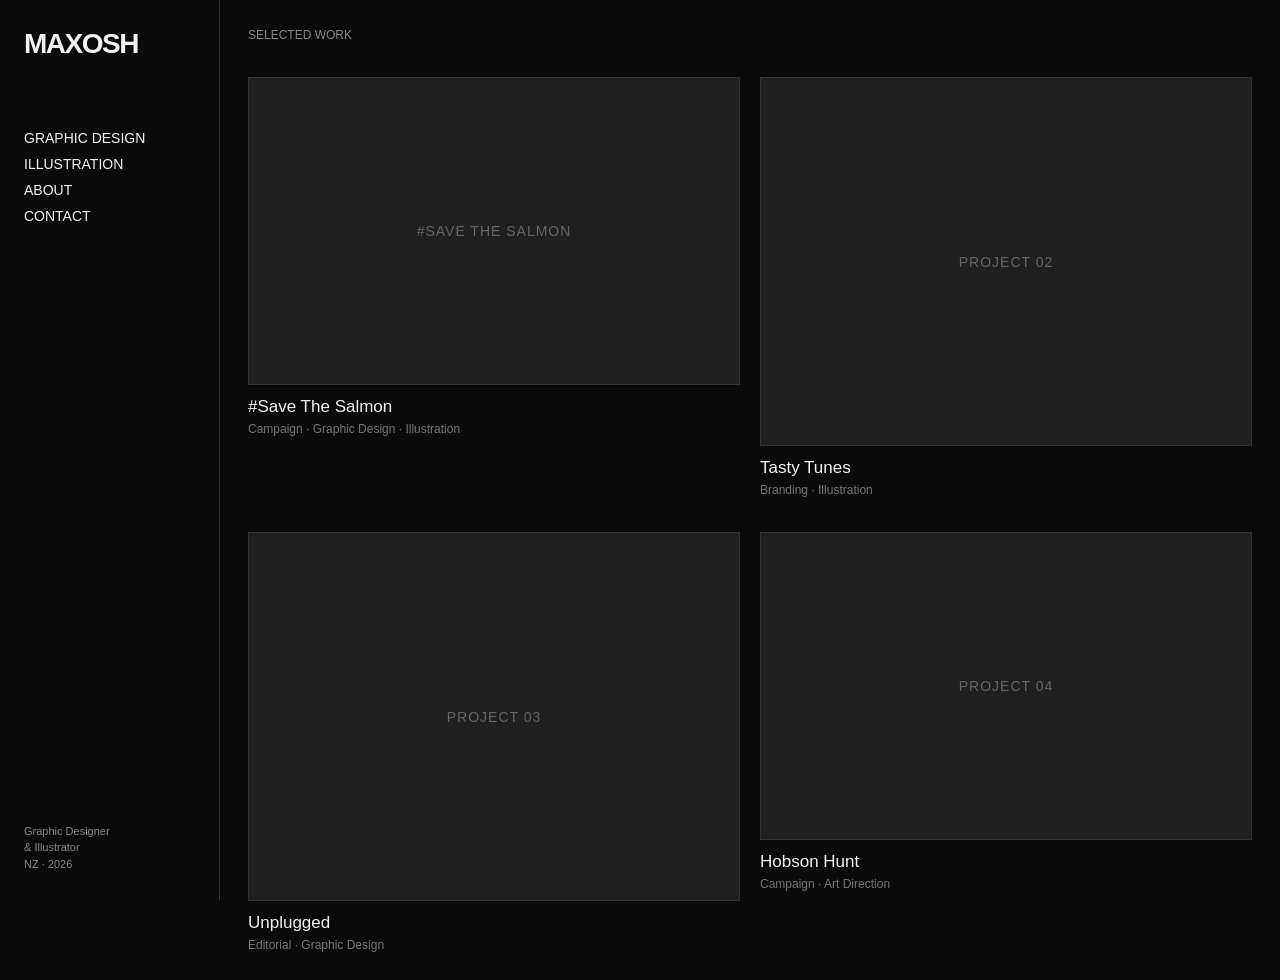
==== index.html @ 3b81e0bc "Build Initial Portfolio Layout" ====
<!DOCTYPE html>
<html lang="en">
<head>
    <meta charset="UTF-8">
    <meta name="viewport" content="width=device-width, initial-scale=1.0">

    <title>MAXOSH — Graphic Designer & Illustrator</title>

    <link rel="stylesheet" href="css/style.css">
</head>

<body>

    <main class="site">

        <!-- SIDEBAR -->
        <aside class="sidebar">

            <a href="index.html" class="logo">
                MAXOSH
            </a>

            <nav class="navigation">

                <a href="design.html">Graphic Design</a>

                <a href="illustration.html">Illustration</a>

                <a href="about.html">About</a>

                <a href="contact.html">Contact</a>

            </nav>

            <div class="sidebar-footer">
                <p>Graphic Designer<br> & Illustrator</p>
                <p>NZ · 2026</p>
            </div>

        </aside>


        <!-- MAIN CONTENT -->
        <section class="content">

            <div class="intro">
                <p>Selected work</p>
            </div>


            <!-- FEATURED WORK -->

            <div class="work-grid">

                <a href="#" class="project project-large">
                    <div class="project-image">
                        <span>#SAVE THE SALMON</span>
                    </div>

                    <div class="project-info">
                        <h2>#Save The Salmon</h2>
                        <p>Campaign · Graphic Design · Illustration</p>
                    </div>
                </a>


                <a href="#" class="project project-small">
                    <div class="project-image">
                        <span>PROJECT 02</span>
                    </div>

                    <div class="project-info">
                        <h2>Tasty Tunes</h2>
                        <p>Branding · Illustration</p>
                    </div>
                </a>


                <a href="#" class="project project-small">
                    <div class="project-image">
                        <span>PROJECT 03</span>
                    </div>

                    <div class="project-info">
                        <h2>Unplugged</h2>
                        <p>Editorial · Graphic Design</p>
                    </div>
                </a>


                <a href="#" class="project project-large">
                    <div class="project-image">
                        <span>PROJECT 04</span>
                    </div>

                    <div class="project-info">
                        <h2>Hobson Hunt</h2>
                        <p>Campaign · Art Direction</p>
                    </div>
                </a>

            </div>

        </section>

    </main>

</body>
</html>
---- css/style.css ----
/* ------------------------------
   BASIC RESET
------------------------------ */

* {
    box-sizing: border-box;
    margin: 0;
    padding: 0;
}

html {
    scroll-behavior: smooth;
}

body {
    background: #0a0a0a;
    color: #f2f2f2;
    font-family: Arial, Helvetica, sans-serif;
}


/* ------------------------------
   LAYOUT
------------------------------ */

.site {
    display: flex;
    min-height: 100vh;
}


/* ------------------------------
   SIDEBAR
------------------------------ */

.sidebar {
    width: 220px;
    height: 100vh;

    position: fixed;
    left: 0;
    top: 0;

    padding: 28px 24px;

    display: flex;
    flex-direction: column;

    border-right: 1px solid #333;
}


.logo {
    color: #f2f2f2;
    text-decoration: none;

    font-size: 28px;
    font-weight: 800;
    letter-spacing: -1.5px;
}


.navigation {
    display: flex;
    flex-direction: column;

    gap: 10px;

    margin-top: 70px;
}


.navigation a {
    color: #f2f2f2;
    text-decoration: none;

    font-size: 14px;
    text-transform: uppercase;

    transition: opacity 0.2s ease;
}


.navigation a:hover {
    opacity: 0.45;
}


.sidebar-footer {
    margin-top: auto;

    font-size: 11px;
    line-height: 1.5;

    color: #888;
}


/* ------------------------------
   MAIN CONTENT
------------------------------ */

.content {
    margin-left: 220px;

    width: calc(100% - 220px);

    padding: 28px;
}


.intro {
    margin-bottom: 35px;

    color: #888;

    font-size: 12px;
    text-transform: uppercase;
}


/* ------------------------------
   PROJECT GRID
------------------------------ */

.work-grid {
    display: grid;

    grid-template-columns: repeat(2, 1fr);

    gap: 35px 20px;
}


.project {
    color: inherit;
    text-decoration: none;
}


.project-image {
    width: 100%;
    aspect-ratio: 4 / 3;

    background: #202020;

    display: flex;
    align-items: center;
    justify-content: center;

    border: 1px solid #333;

    transition:
        transform 0.35s ease,
        background 0.35s ease;
}


.project-large .project-image {
    aspect-ratio: 16 / 10;
}


.project-image span {
    color: #666;

    font-size: 14px;
    letter-spacing: 1px;
}


.project:hover .project-image {
    transform: scale(0.985);
    background: #292929;
}


.project-info {
    padding-top: 12px;
}


.project-info h2 {
    font-size: 17px;
    font-weight: 500;

    margin-bottom: 5px;
}


.project-info p {
    color: #777;

    font-size: 12px;
}


/* ------------------------------
   MOBILE
------------------------------ */

@media (max-width: 700px) {

    .site {
        display: block;
    }


    .sidebar {
        position: sticky;

        width: 100%;
        height: auto;

        padding: 18px;

        flex-direction: row;
        align-items: center;

        border-right: none;
        border-bottom: 1px solid #333;
    }


    .navigation {
        margin: 0 0 0 auto;

        flex-direction: row;
        gap: 14px;
    }


    .navigation a {
        font-size: 10px;
    }


    .sidebar-footer {
        display: none;
    }


    .content {
        margin-left: 0;

        width: 100%;

        padding: 18px;
    }


    .work-grid {
        grid-template-columns: 1fr;

        gap: 30px;
    }


    .project-large .project-image,
    .project-image {
        aspect-ratio: 4 / 3;
    }

}
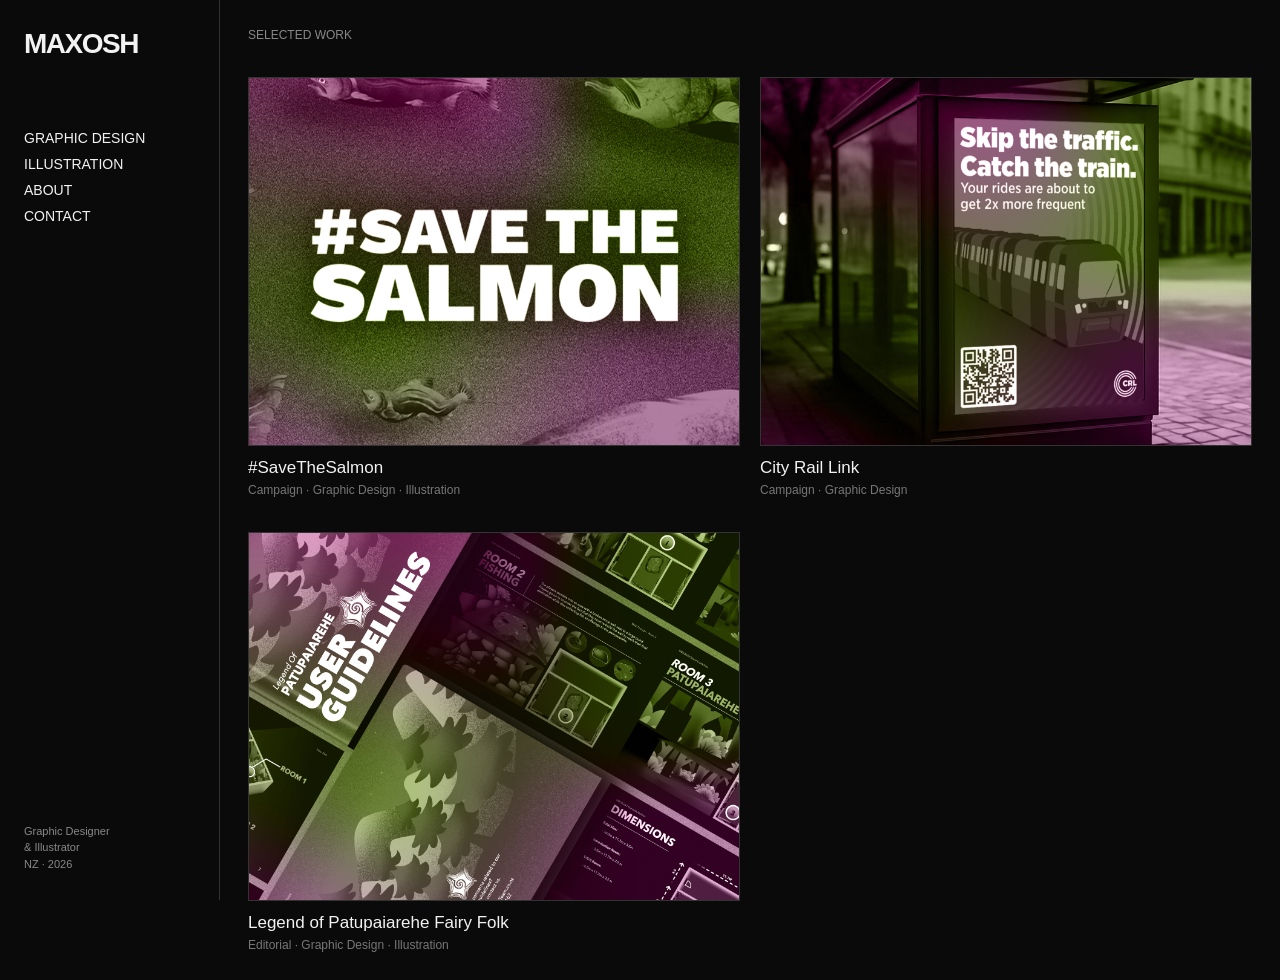
==== commit 162d4e98: "Add portfolio images and layout" ====
--- a/index.html
+++ b/index.html
@@ -1,103 +1,179 @@
 <!DOCTYPE html>
 <html lang="en">
+
 <head>
+
     <meta charset="UTF-8">
+
     <meta name="viewport" content="width=device-width, initial-scale=1.0">
 
     <title>MAXOSH — Graphic Designer & Illustrator</title>
 
     <link rel="stylesheet" href="css/style.css">
+
 </head>
+
 
 <body>
 
     <main class="site">
 
+
         <!-- SIDEBAR -->
+
         <aside class="sidebar">
 
             <a href="index.html" class="logo">
                 MAXOSH
             </a>
 
+
             <nav class="navigation">
 
-                <a href="design.html">Graphic Design</a>
+                <a href="design.html">
+                    Graphic Design
+                </a>
 
-                <a href="illustration.html">Illustration</a>
+                <a href="illustration.html">
+                    Illustration
+                </a>
 
-                <a href="about.html">About</a>
+                <a href="about.html">
+                    About
+                </a>
 
-                <a href="contact.html">Contact</a>
+                <a href="contact.html">
+                    Contact
+                </a>
 
             </nav>
 
+
             <div class="sidebar-footer">
-                <p>Graphic Designer<br> & Illustrator</p>
-                <p>NZ · 2026</p>
+
+                <p>
+                    Graphic Designer<br>
+                    & Illustrator
+                </p>
+
+                <p>
+                    NZ · 2026
+                </p>
+
             </div>
 
         </aside>
 
 
+
         <!-- MAIN CONTENT -->
+
         <section class="content">
 
+
             <div class="intro">
-                <p>Selected work</p>
+
+                <p>
+                    Selected work
+                </p>
+
             </div>
 
 
-            <!-- FEATURED WORK -->
+
+            <!-- PROJECT GRID -->
 
             <div class="work-grid">
 
-                <a href="#" class="project project-large">
+
+                <!-- SAVE THE SALMON -->
+
+                <a href="#" class="project project-featured">
+
                     <div class="project-image">
-                        <span>#SAVE THE SALMON</span>
+
+                        <img
+                            src="images/save-the-salmon.png"
+                            alt="#Save The Salmon campaign"
+                        >
+
                     </div>
 
+
                     <div class="project-info">
-                        <h2>#Save The Salmon</h2>
-                        <p>Campaign · Graphic Design · Illustration</p>
+
+                        <h2>
+                            #SaveTheSalmon
+                        </h2>
+
+                        <p>
+                            Campaign · Graphic Design · Illustration
+                        </p>
+
                     </div>
+
                 </a>
 
 
-                <a href="#" class="project project-small">
+
+                <!-- CITY RAIL LINK -->
+
+                <a href="#" class="project">
+
                     <div class="project-image">
-                        <span>PROJECT 02</span>
+
+                        <img
+                            src="images/city-rail-link.png"
+                            alt="City Rail Link campaign"
+                        >
+
                     </div>
 
+
                     <div class="project-info">
-                        <h2>Tasty Tunes</h2>
-                        <p>Branding · Illustration</p>
+
+                        <h2>
+                            City Rail Link
+                        </h2>
+
+                        <p>
+                            Campaign · Graphic Design
+                        </p>
+
                     </div>
+
                 </a>
 
 
-                <a href="#" class="project project-small">
+
+                <!-- PATUPAIAREHE -->
+
+                <a href="#" class="project">
+
                     <div class="project-image">
-                        <span>PROJECT 03</span>
+
+                        <img
+                            src="images/patupaiarehe.png"
+                            alt="Legend of Patupaiarehe Fairy Folk"
+                        >
+
                     </div>
 
+
                     <div class="project-info">
-                        <h2>Unplugged</h2>
-                        <p>Editorial · Graphic Design</p>
+
+                        <h2>
+                            Legend of Patupaiarehe Fairy Folk
+                        </h2>
+
+                        <p>
+                            Editorial · Graphic Design · Illustration
+                        </p>
+
                     </div>
+
                 </a>
 
-
-                <a href="#" class="project project-large">
-                    <div class="project-image">
-                        <span>PROJECT 04</span>
-                    </div>
-
-                    <div class="project-info">
-                        <h2>Hobson Hunt</h2>
-                        <p>Campaign · Art Direction</p>
-                    </div>
-                </a>
 
             </div>
 
@@ -105,5 +181,7 @@
 
     </main>
 
+
 </body>
+
 </html>
--- a/css/style.css
+++ b/css/style.css
@@ -261,4 +261,20 @@
         aspect-ratio: 4 / 3;
     }
 
+}
+
+/* PROJECT IMAGES */
+
+.project-image {
+    width: 100%;
+    aspect-ratio: 4 / 3;
+    overflow: hidden;
+    background: #222;
+}
+
+.project-image img {
+    width: 100%;
+    height: 100%;
+    object-fit: cover;
+    display: block;
 }
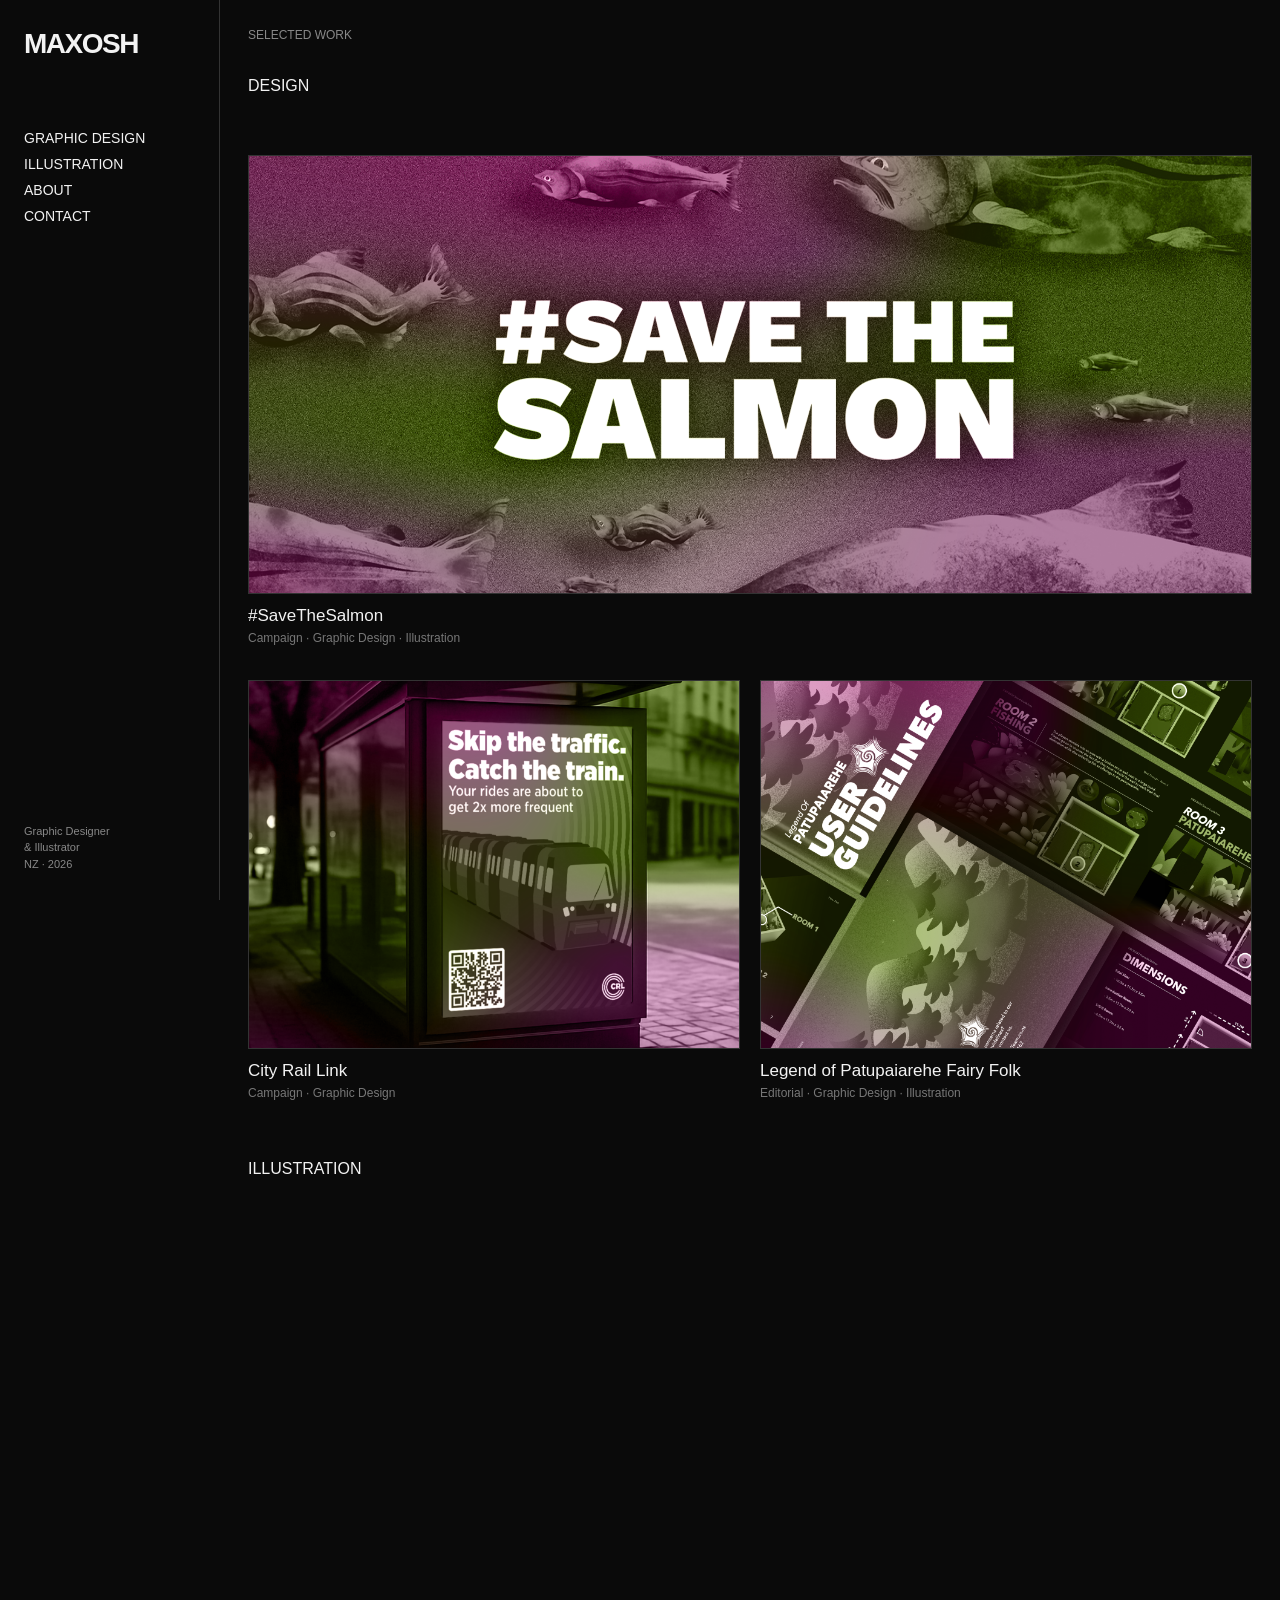
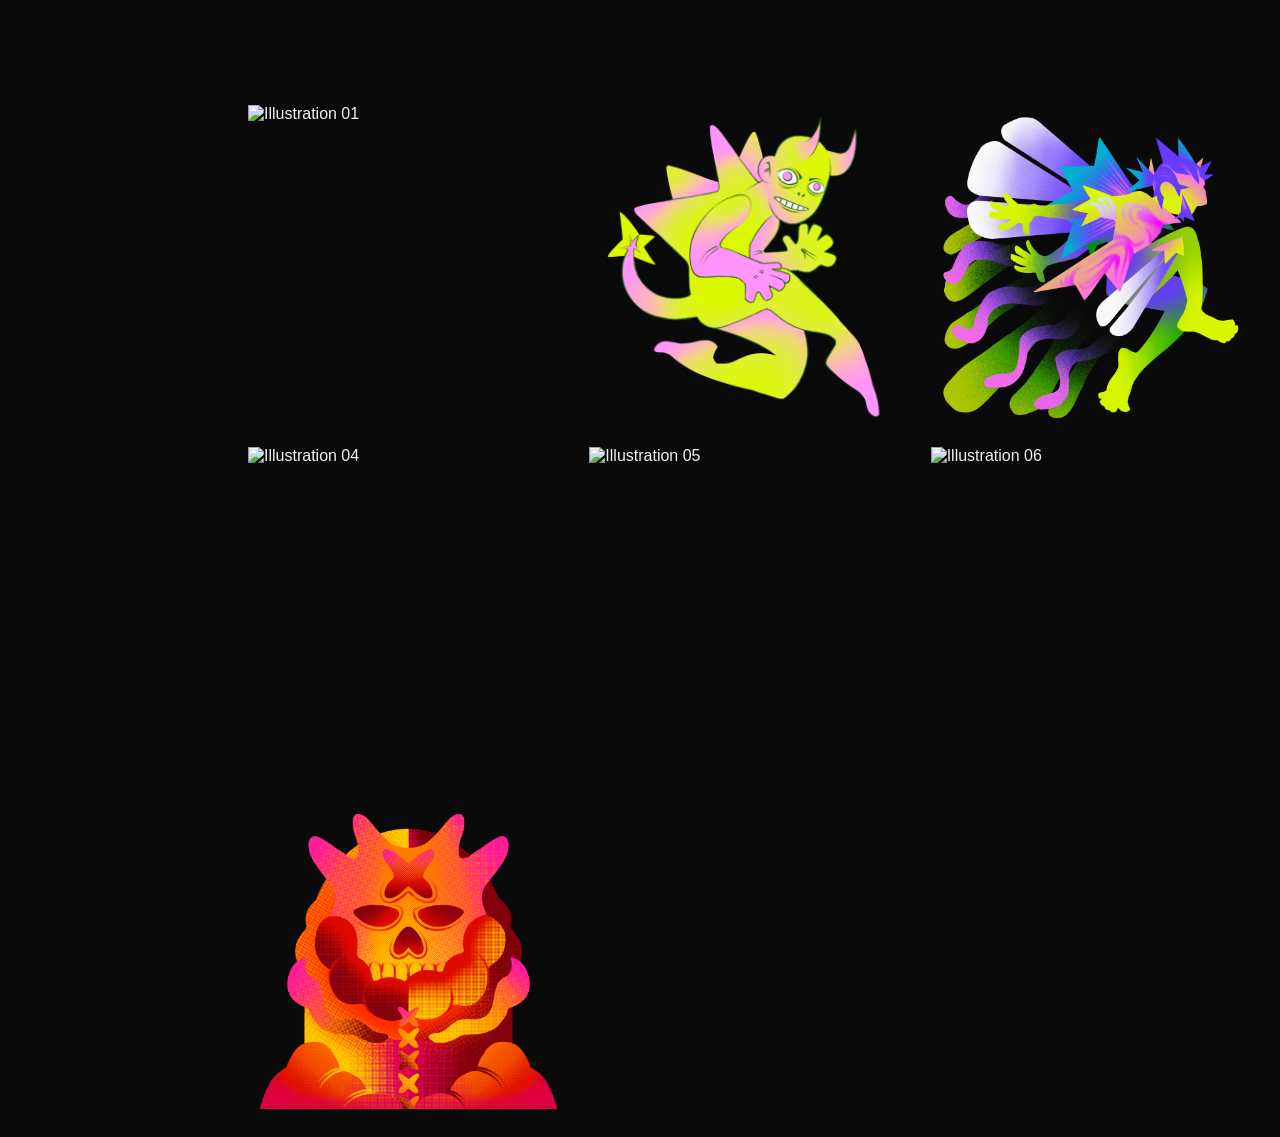
==== commit 8efb156f: "Update Portfolio Home Page Layout and Illustration" ====
--- a/index.html
+++ b/index.html
@@ -77,13 +77,16 @@
                     Selected work
                 </p>
 
-            </div>
-
-
-
-            <!-- PROJECT GRID -->
-
-            <div class="work-grid">
+           </div>
+
+<!-- DESIGN -->
+<div class="section-title design-title">
+    <p>DESIGN</p>
+</div>
+
+<!-- PROJECT GRID -->
+
+<div class="work-grid">
 
 
                 <!-- SAVE THE SALMON -->
@@ -93,7 +96,7 @@
                     <div class="project-image">
 
                         <img
-                            src="images/save-the-salmon.png"
+                         src="images/save-the-salmon-wide.png"
                             alt="#Save The Salmon campaign"
                         >
 
@@ -175,9 +178,65 @@
                 </a>
 
 
-            </div>
-
-        </section>
+  </div>
+
+
+    <!-- ILLUSTRATION -->
+
+    <div class="illustration-section">
+
+        <div class="section-title">
+            <p>ILLUSTRATION</p>
+        </div>
+
+        <!-- Animated Maxosh Design piece -->
+
+        <div class="illustration-feature">
+
+            <video autoplay muted loop playsinline>
+                <source src="images/maxosh-design.mp4" type="video/mp4">
+            </video>
+
+        </div>
+
+        <!-- Illustration grid -->
+
+        <div class="illustration-grid">
+
+            <div class="illustration-item">
+                <img src="images/illustration-01.PNG" alt="Illustration 01">
+            </div>
+
+            <div class="illustration-item">
+                <img src="images/illustration-02.PNG" alt="Illustration 02">
+            </div>
+
+            <div class="illustration-item">
+                <img src="images/illustration-03.PNG" alt="Illustration 03">
+            </div>
+
+            <div class="illustration-item">
+                <img src="images/illustration-04.PNG" alt="Illustration 04">
+            </div>
+
+            <div class="illustration-item">
+                <img src="images/illustration-05.PNG" alt="Illustration 05">
+            </div>
+
+            <div class="illustration-item">
+                <img src="images/illustration-06.PNG" alt="Illustration 06">
+            </div>
+
+            <div class="illustration-item">
+                <img src="images/illustration-07.png" alt="Illustration 07">
+            </div>
+
+        </div>
+
+    </div>
+
+
+  </section>
 
     </main>
 
--- a/css/style.css
+++ b/css/style.css
@@ -131,6 +131,14 @@
     gap: 35px 20px;
 }
 
+.project-featured {
+    grid-column: 1 / -1;
+}
+
+.project-featured .project-image {
+    aspect-ratio: 16 / 7;
+}
+
 
 .project {
     color: inherit;
@@ -277,4 +285,48 @@
     height: 100%;
     object-fit: cover;
     display: block;
+}
+
+/* -------------------------
+   ILLUSTRATION SECTION
+------------------------- */
+
+.illustration-section {
+    margin-top: 60px;
+}
+
+
+.illustration-feature {
+    width: 100%;
+    margin-bottom: 25px;
+    overflow: hidden;
+}
+
+.illustration-feature video {
+    width: 100%;
+    height: auto;
+    display: block;
+}
+
+.illustration-grid {
+    display: grid;
+    grid-template-columns: repeat(3, 1fr);
+    gap: 20px;
+}
+
+.illustration-item {
+    width: 100%;
+    aspect-ratio: 1 / 1;
+    overflow: hidden;
+}
+
+.illustration-item img {
+    width: 100%;
+    height: 100%;
+    object-fit: contain;
+    display: block;
+}
+
+.design-title {
+    margin-bottom: 60px;
 }
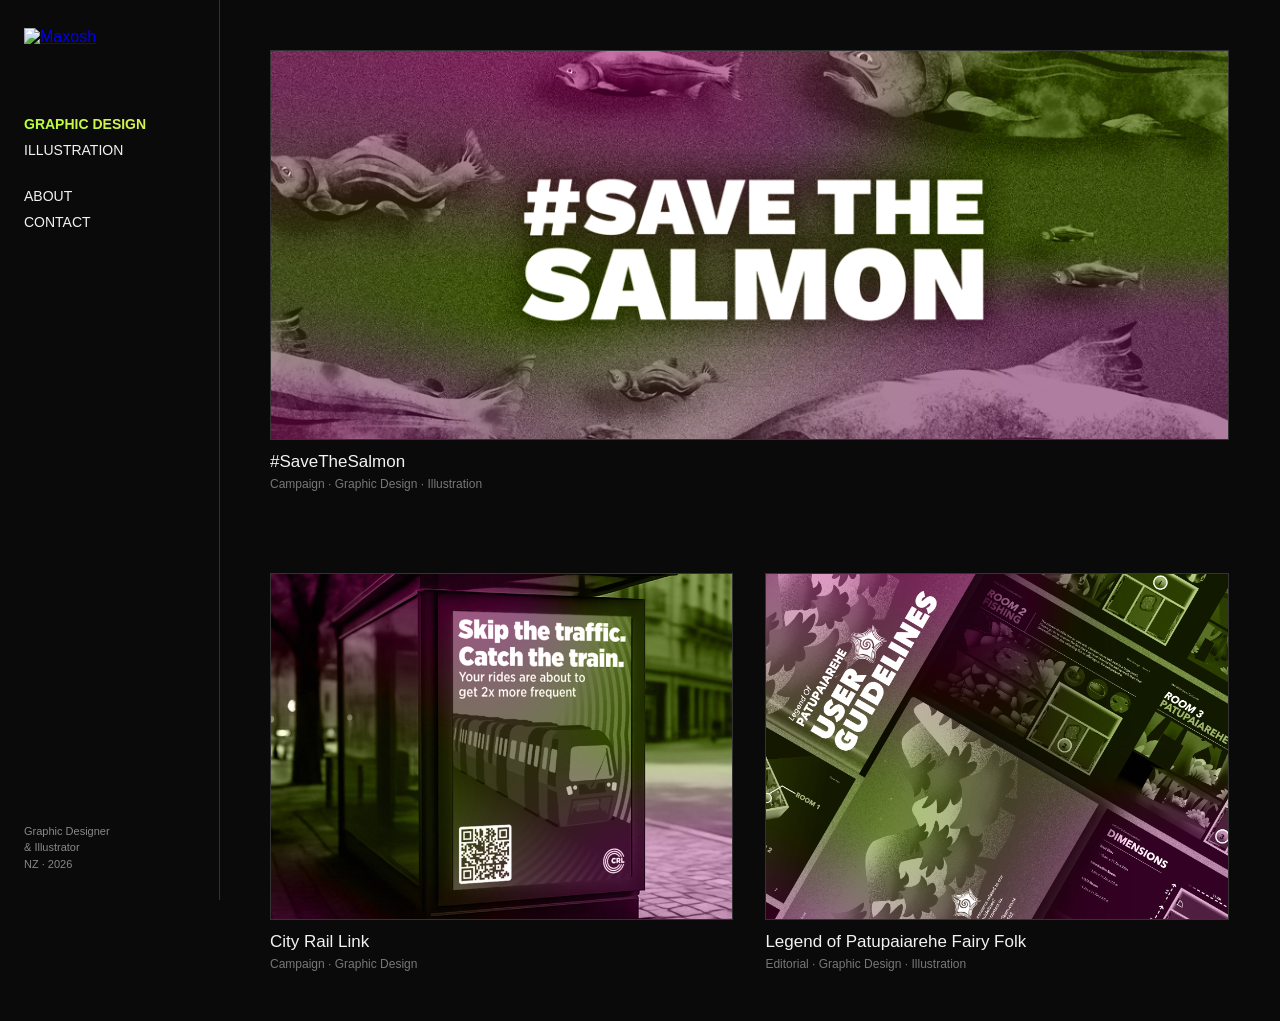
==== commit 4a9d5978: "Re write and update!" ====
--- a/index.html
+++ b/index.html
@@ -2,15 +2,12 @@
 <html lang="en">
 
 <head>
-
     <meta charset="UTF-8">
-
     <meta name="viewport" content="width=device-width, initial-scale=1.0">
 
-    <title>MAXOSH — Graphic Designer & Illustrator</title>
+    <title>MAXOSH — Graphic Design</title>
 
     <link rel="stylesheet" href="css/style.css">
-
 </head>
 
 
@@ -18,19 +15,17 @@
 
     <main class="site">
 
+<!-- SIDEBAR -->
 
-        <!-- SIDEBAR -->
+<aside class="sidebar">
 
-        <aside class="sidebar">
+    <a href="index.html" class="logo">
+        <img src="images/brand-mark.png" alt="Maxosh">
+    </a>
 
-            <a href="index.html" class="logo">
-                MAXOSH
-            </a>
+    <nav class="navigation">
 
-
-            <nav class="navigation">
-
-                <a href="design.html">
+                <a href="index.html" class="active" aria-current="page">
                     Graphic Design
                 </a>
 
@@ -65,28 +60,16 @@
         </aside>
 
 
-
         <!-- MAIN CONTENT -->
 
         <section class="content">
 
+     
 
-            <div class="intro">
 
-                <p>
-                    Selected work
-                </p>
+            <!-- PROJECT GRID -->
 
-           </div>
-
-<!-- DESIGN -->
-<div class="section-title design-title">
-    <p>DESIGN</p>
-</div>
-
-<!-- PROJECT GRID -->
-
-<div class="work-grid">
+            <div class="work-grid">
 
 
                 <!-- SAVE THE SALMON -->
@@ -96,7 +79,7 @@
                     <div class="project-image">
 
                         <img
-                         src="images/save-the-salmon-wide.png"
+                            src="images/save-the-salmon-wide.png"
                             alt="#Save The Salmon campaign"
                         >
 
@@ -178,65 +161,10 @@
                 </a>
 
 
-  </div>
+            </div>
 
 
-    <!-- ILLUSTRATION -->
-
-    <div class="illustration-section">
-
-        <div class="section-title">
-            <p>ILLUSTRATION</p>
-        </div>
-
-        <!-- Animated Maxosh Design piece -->
-
-        <div class="illustration-feature">
-
-            <video autoplay muted loop playsinline>
-                <source src="images/maxosh-design.mp4" type="video/mp4">
-            </video>
-
-        </div>
-
-        <!-- Illustration grid -->
-
-        <div class="illustration-grid">
-
-            <div class="illustration-item">
-                <img src="images/illustration-01.PNG" alt="Illustration 01">
-            </div>
-
-            <div class="illustration-item">
-                <img src="images/illustration-02.PNG" alt="Illustration 02">
-            </div>
-
-            <div class="illustration-item">
-                <img src="images/illustration-03.PNG" alt="Illustration 03">
-            </div>
-
-            <div class="illustration-item">
-                <img src="images/illustration-04.PNG" alt="Illustration 04">
-            </div>
-
-            <div class="illustration-item">
-                <img src="images/illustration-05.PNG" alt="Illustration 05">
-            </div>
-
-            <div class="illustration-item">
-                <img src="images/illustration-06.PNG" alt="Illustration 06">
-            </div>
-
-            <div class="illustration-item">
-                <img src="images/illustration-07.png" alt="Illustration 07">
-            </div>
-
-        </div>
-
-    </div>
-
-
-  </section>
+        </section>
 
     </main>
 
--- a/css/style.css
+++ b/css/style.css
@@ -8,15 +8,19 @@
     padding: 0;
 }
 
+
 html {
     scroll-behavior: smooth;
 }
+
 
 body {
     background: #0a0a0a;
     color: #f2f2f2;
+
     font-family: Arial, Helvetica, sans-serif;
 }
+
 
 
 /* ------------------------------
@@ -29,11 +33,13 @@
 }
 
 
+
 /* ------------------------------
    SIDEBAR
 ------------------------------ */
 
 .sidebar {
+
     width: 220px;
     height: 100vh;
 
@@ -47,53 +53,106 @@
     flex-direction: column;
 
     border-right: 1px solid #333;
-}
-
-
+
+}
+
+
+
+/* LOGO */
 .logo {
-    color: #f2f2f2;
+    display: block;
+    width: 130px
     text-decoration: none;
-
-    font-size: 28px;
-    font-weight: 800;
-    letter-spacing: -1.5px;
-}
-
+}
+
+.logo img {
+    width: 100%;
+    height: auto;
+    display: block;
+}
+
+
+/* NAVIGATION */
 
 .navigation {
     display: flex;
     flex-direction: column;
-
     gap: 10px;
-
     margin-top: 70px;
 }
 
+.navigation a:nth-child(3) {
+    margin-top: 20px;
+}
+
 
 .navigation a {
+
     color: #f2f2f2;
+
     text-decoration: none;
 
     font-size: 14px;
+
     text-transform: uppercase;
 
-    transition: opacity 0.2s ease;
-}
-
+    transition:
+        opacity 0.2s ease,
+        background-position 0.3s ease;
+
+}
+
+
+
+/* HOVER */
 
 .navigation a:hover {
+
     opacity: 0.45;
-}
-
+
+}
+
+
+
+/* ACTIVE PAGE */
+
+.navigation a.active {
+
+    background: linear-gradient(
+        90deg,
+        #b8ff38 0%,
+        #d9ef52 35%,
+        #f39bc9 70%,
+        #d94da5 100%
+    );
+
+    background-size: 200% auto;
+
+    background-clip: text;
+    -webkit-background-clip: text;
+
+    color: transparent;
+
+    font-weight: 600;
+
+}
+
+
+
+/* SIDEBAR FOOTER */
 
 .sidebar-footer {
+
     margin-top: auto;
 
     font-size: 11px;
+
     line-height: 1.5;
 
     color: #888;
-}
+
+}
+
 
 
 /* ------------------------------
@@ -102,21 +161,40 @@
 
 .content {
     margin-left: 220px;
-
     width: calc(100% - 220px);
-
-    padding: 28px;
-}
-
-
-.intro {
+    max-width: 1400px;
+    padding: 50px;
+}
+
+
+/* ------------------------------
+   SECTION TITLES
+------------------------------ */
+
+.section-title {
+
+    color: #f2f2f2;
+
+    font-size: 16px;
+
+    text-transform: uppercase;
+
+}
+
+
+.design-title {
+
     margin-bottom: 35px;
 
-    color: #888;
-
-    font-size: 12px;
-    text-transform: uppercase;
-}
+}
+
+
+.illustration-title {
+
+    margin-bottom: 35px;
+
+}
+
 
 
 /* ------------------------------
@@ -125,200 +203,172 @@
 
 .work-grid {
     display: grid;
-
     grid-template-columns: repeat(2, 1fr);
-
-    gap: 35px 20px;
-}
+    gap: 40px 25px;
+}
+
+
+
+/* FEATURED PROJECT */
 
 .project-featured {
+
     grid-column: 1 / -1;
-}
+
+}
+
 
 .project-featured .project-image {
-    aspect-ratio: 16 / 7;
-}
-
+    aspect-ratio: 16 / 6.5;
+    max-height: 600px;
+}
+
+.project-featured {
+    margin-bottom: 50px;
+}
+
+
+/* PROJECT */
 
 .project {
+
     color: inherit;
+
     text-decoration: none;
-}
-
+
+}
+
+
+
+/* PROJECT IMAGE */
 
 .project-image {
-    width: 100%;
+
+    width: 100%;
+
     aspect-ratio: 4 / 3;
 
+    overflow: hidden;
+
     background: #202020;
 
+    display: flex;
+
+    align-items: center;
+
+    justify-content: center;
+
+    border: 1px solid #333;
+
+    transition:
+        transform 0.35s ease,
+        background 0.35s ease;
+
+}
+
+
+.project-image img {
+
+    width: 100%;
+
+    height: 100%;
+
+    object-fit: cover;
+
+    display: block;
+
+}
+
+
+
+/* PROJECT HOVER */
+
+.project:hover .project-image {
+
+    transform: scale(0.985);
+
+    background: #292929;
+
+}
+
+
+
+/* PROJECT INFO */
+
+.project-info {
+
+    padding-top: 12px;
+
+}
+
+
+.project-info h2 {
+
+    font-size: 17px;
+
+    font-weight: 500;
+
+    margin-bottom: 5px;
+
+}
+
+
+.project-info p {
+
+    color: #777;
+
+    font-size: 12px;
+
+}
+
+
+
+/* ------------------------------
+   ILLUSTRATION PAGE
+------------------------------ */
+
+.illustration-feature {
+
+    width: 100%;
+
+    margin-bottom:40x;
+
+    overflow: hidden;
+
+}
+
+
+.illustration-feature video {
+
+    width: 100%;
+
+    height: auto;
+
+    display: block;
+
+}
+
+
+
+/* ILLUSTRATION GRID */
+
+.illustration-grid {
+    width: 100%;
+    display: grid;
+    grid-template-columns: repeat(3, 1fr);
+    gap: 35px;
+}
+
+
+.illustration-item {
+    width: 100%;
+    aspect-ratio: 1 / 1;
+    overflow: hidden;
     display: flex;
     align-items: center;
     justify-content: center;
-
-    border: 1px solid #333;
-
-    transition:
-        transform 0.35s ease,
-        background 0.35s ease;
-}
-
-
-.project-large .project-image {
-    aspect-ratio: 16 / 10;
-}
-
-
-.project-image span {
-    color: #666;
-
-    font-size: 14px;
-    letter-spacing: 1px;
-}
-
-
-.project:hover .project-image {
-    transform: scale(0.985);
-    background: #292929;
-}
-
-
-.project-info {
-    padding-top: 12px;
-}
-
-
-.project-info h2 {
-    font-size: 17px;
-    font-weight: 500;
-
-    margin-bottom: 5px;
-}
-
-
-.project-info p {
-    color: #777;
-
-    font-size: 12px;
-}
-
-
-/* ------------------------------
-   MOBILE
------------------------------- */
-
-@media (max-width: 700px) {
-
-    .site {
-        display: block;
-    }
-
-
-    .sidebar {
-        position: sticky;
-
-        width: 100%;
-        height: auto;
-
-        padding: 18px;
-
-        flex-direction: row;
-        align-items: center;
-
-        border-right: none;
-        border-bottom: 1px solid #333;
-    }
-
-
-    .navigation {
-        margin: 0 0 0 auto;
-
-        flex-direction: row;
-        gap: 14px;
-    }
-
-
-    .navigation a {
-        font-size: 10px;
-    }
-
-
-    .sidebar-footer {
-        display: none;
-    }
-
-
-    .content {
-        margin-left: 0;
-
-        width: 100%;
-
-        padding: 18px;
-    }
-
-
-    .work-grid {
-        grid-template-columns: 1fr;
-
-        gap: 30px;
-    }
-
-
-    .project-large .project-image,
-    .project-image {
-        aspect-ratio: 4 / 3;
-    }
-
-}
-
-/* PROJECT IMAGES */
-
-.project-image {
-    width: 100%;
-    aspect-ratio: 4 / 3;
-    overflow: hidden;
-    background: #222;
-}
-
-.project-image img {
-    width: 100%;
-    height: 100%;
-    object-fit: cover;
-    display: block;
-}
-
-/* -------------------------
-   ILLUSTRATION SECTION
-------------------------- */
-
-.illustration-section {
-    margin-top: 60px;
-}
-
-
-.illustration-feature {
-    width: 100%;
-    margin-bottom: 25px;
-    overflow: hidden;
-}
-
-.illustration-feature video {
-    width: 100%;
-    height: auto;
-    display: block;
-}
-
-.illustration-grid {
-    display: grid;
-    grid-template-columns: repeat(3, 1fr);
-    gap: 20px;
-}
-
-.illustration-item {
-    width: 100%;
-    aspect-ratio: 1 / 1;
-    overflow: hidden;
-}
+}
+
 
 .illustration-item img {
     width: 100%;
@@ -327,6 +377,287 @@
     display: block;
 }
 
-.design-title {
-    margin-bottom: 60px;
+
+
+/* ------------------------------
+   MOBILE
+------------------------------ */
+
+@media (max-width: 700px) {
+
+
+    .site {
+
+        display: block;
+
+    }
+
+
+
+    /* SIDEBAR */
+
+    .sidebar {
+
+        position: sticky;
+
+        width: 100%;
+
+        height: auto;
+
+        padding: 18px;
+
+        flex-direction: row;
+
+        align-items: center;
+
+        border-right: none;
+
+        border-bottom: 1px solid #333;
+
+        z-index: 100;
+
+        background: #0a0a0a;
+
+    }
+
+
+
+    /* NAVIGATION */
+
+    .navigation {
+
+        margin: 0 0 0 auto;
+
+        flex-direction: row;
+
+        gap: 14px;
+
+    }
+
+
+    .navigation a {
+
+        font-size: 10px;
+
+    }
+
+
+
+    /* FOOTER */
+
+    .sidebar-footer {
+
+        display: none;
+
+    }
+
+
+
+    /* CONTENT */
+
+    .content {
+
+        margin-left: 0;
+
+        width: 100%;
+
+        padding: 18px;
+
+    }
+
+
+
+    /* PROJECT GRID */
+
+    .work-grid {
+
+        grid-template-columns: 1fr;
+
+        gap: 30px;
+
+    }
+
+
+    .project-featured {
+
+        grid-column: auto;
+
+    }
+
+
+    .project-featured .project-image,
+    .project-image {
+
+        aspect-ratio: 4 / 3;
+
+    }
+
+
+
+    /* ILLUSTRATION GRID */
+
+    .illustration-grid {
+
+        grid-template-columns: 1fr;
+
+        gap: 20px;
+
+    }
+
+
+
+    /* SECTION TITLES */
+
+    .design-title,
+    .illustration-title {
+
+        margin-bottom: 25px;
+
+    }
+
+}
+
+/* =========================================================
+   RESPONSIVE PORTFOLIO LAYOUT
+   Makes the portfolio use available screen width better
+   ========================================================= */
+
+/* MAIN CONTENT WIDTH */
+.content {
+    width: 100%;
+    max-width: none;
+    box-sizing: border-box;
+}
+
+/* Keep some breathing room from the edges */
+.content {
+    padding-right: clamp(25px, 4vw, 70px);
+}
+
+/* =========================================================
+   GRAPHIC DESIGN GRID
+   ========================================================= */
+
+.work-grid {
+    width: 100%;
+    display: grid;
+    grid-template-columns: repeat(2, minmax(0, 1fr));
+    gap: clamp(20px, 2.5vw, 40px);
+}
+
+/* Save The Salmon stays full width */
+.project-featured {
+    grid-column: 1 / -1;
+    width: 100%;
+}
+
+/* Let the featured image scale with the available space */
+.project-featured .project-image {
+    width: 100%;
+    max-width: none;
+}
+
+/* =========================================================
+   ILLUSTRATION GRID
+   ========================================================= */
+
+.illustration-grid {
+    width: 100%;
+    display: grid;
+    grid-template-columns: repeat(auto-fit, minmax(280px, 1fr));
+    gap: clamp(20px, 2.5vw, 40px);
+}
+
+/* Keep illustration artwork centred */
+.illustration-item {
+    width: 100%;
+    aspect-ratio: 1 / 1;
+    overflow: hidden;
+    display: flex;
+    align-items: center;
+    justify-content: center;
+}
+
+.illustration-item img {
+    width: 100%;
+    height: 100%;
+    object-fit: contain;
+    display: block;
+}
+
+/* =========================================================
+   LARGE SCREENS
+   ========================================================= */
+
+@media (min-width: 1600px) {
+
+    .work-grid {
+        grid-template-columns: repeat(2, minmax(0, 1fr));
+    }
+
+    .illustration-grid {
+        grid-template-columns: repeat(4, minmax(0, 1fr));
+    }
+
+}
+
+
+/* =========================================================
+   MEDIUM SCREENS
+   ========================================================= */
+
+@media (max-width: 1100px) {
+
+    .work-grid {
+        grid-template-columns: repeat(2, minmax(0, 1fr));
+    }
+
+    .illustration-grid {
+        grid-template-columns: repeat(3, minmax(0, 1fr));
+    }
+
+}
+
+
+/* =========================================================
+   SMALL SCREENS
+   ========================================================= */
+
+@media (max-width: 750px) {
+
+    .work-grid {
+        grid-template-columns: 1fr;
+    }
+
+    .project-featured {
+        grid-column: auto;
+    }
+
+    .illustration-grid {
+        grid-template-columns: repeat(2, minmax(0, 1fr));
+        gap: 20px;
+    }
+
+}
+
+
+/* =========================================================
+   PHONE
+   ========================================================= */
+
+@media (max-width: 500px) {
+
+    .content {
+        padding-right: 20px;
+        padding-left: 20px;
+    }
+
+    .work-grid {
+        grid-template-columns: 1fr;
+    }
+
+    .illustration-grid {
+        grid-template-columns: 1fr;
+    }
+
 }
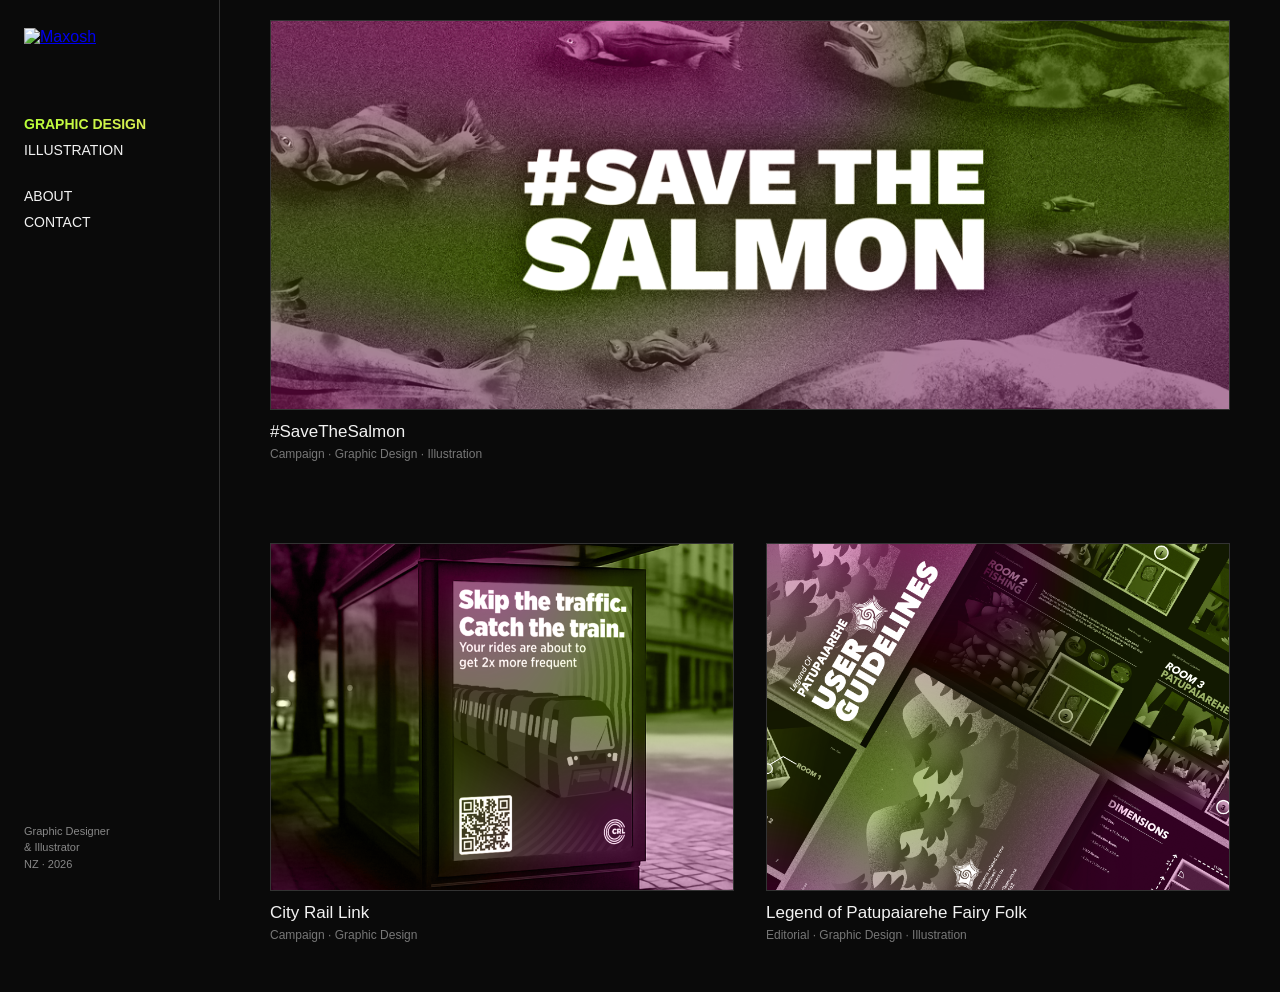
==== commit 2c6001c3: "Content layers done" ====
--- a/index.html
+++ b/index.html
@@ -74,7 +74,7 @@
 
                 <!-- SAVE THE SALMON -->
 
-                <a href="#" class="project project-featured">
+                <a href="save-the-salmon.html" class="project project-featured">
 
                     <div class="project-image">
 
@@ -104,7 +104,7 @@
 
                 <!-- CITY RAIL LINK -->
 
-                <a href="#" class="project">
+               <a href="city-rail-link.html" class="project">
 
                     <div class="project-image">
 
@@ -134,7 +134,7 @@
 
                 <!-- PATUPAIAREHE -->
 
-                <a href="#" class="project">
+                <a href="patupaiarehe.html" class="project">
 
                     <div class="project-image">
 
--- a/css/style.css
+++ b/css/style.css
@@ -155,6 +155,7 @@
 
 
 
+
 /* ------------------------------
    MAIN CONTENT
 ------------------------------ */
@@ -162,10 +163,10 @@
 .content {
     margin-left: 220px;
     width: calc(100% - 220px);
-    max-width: 1400px;
-    padding: 50px;
-}
-
+    max-width: none;
+    padding: 20px 50px 50px;
+    box-sizing: border-box;
+}
 
 /* ------------------------------
    SECTION TITLES
@@ -328,13 +329,10 @@
 ------------------------------ */
 
 .illustration-feature {
-
-    width: 100%;
-
-    margin-bottom:40x;
-
+    width: 100%;
+    margin-top: -60px;
+    margin-bottom: 35px;
     overflow: hidden;
-
 }
 
 
@@ -517,22 +515,7 @@
 
 }
 
-/* =========================================================
-   RESPONSIVE PORTFOLIO LAYOUT
-   Makes the portfolio use available screen width better
-   ========================================================= */
-
-/* MAIN CONTENT WIDTH */
-.content {
-    width: 100%;
-    max-width: none;
-    box-sizing: border-box;
-}
-
-/* Keep some breathing room from the edges */
-.content {
-    padding-right: clamp(25px, 4vw, 70px);
-}
+
 
 /* =========================================================
    GRAPHIC DESIGN GRID
@@ -660,4 +643,547 @@
         grid-template-columns: 1fr;
     }
 
-}+}
+
+
+/* --------------------------------
+   ABOUT PAGE
+-------------------------------- */
+
+.about-page {
+    padding-top: 50px;
+}
+
+/* ABOUT INTRO */
+
+.about-intro {
+    display: grid;
+    grid-template-columns: 1fr 1fr;
+    align-items: start;
+    gap: 70px;
+    min-height: 420px;
+}
+
+.about-text {
+    max-width: 620px;
+}
+
+.about-text h1 {
+    font-size: clamp(70px, 7vw, 120px);
+    line-height: 0.9;
+    letter-spacing: -4px;
+    margin: 25px 0 55px;
+}
+
+.about-text p {
+    max-width: 560px;
+    margin-bottom: 22px;
+    line-height: 1.5;
+}
+
+
+.about-image {
+    display: flex;
+    justify-content: center;
+    align-items: center;
+}
+
+.about-image img {
+    width: 100%;
+    max-width: 600px;
+    height: auto;
+    display: block;
+}
+
+
+/* ABOUT SECTIONS */
+
+.about-section {
+    margin-top: 75px;
+    padding-top: 30px;
+    border-top: 1px solid #444;
+}
+
+.about-section-heading {
+    font-size: 14px;
+    font-weight: 600;
+    letter-spacing: 0.5px;
+    margin-bottom: 35px;
+}
+
+
+/* EDUCATION */
+
+.education-list {
+    width: 100%;
+}
+
+.education-item {
+    display: grid;
+    grid-template-columns: 180px 1fr;
+    gap: 40px;
+    padding: 25px 0;
+    border-bottom: 1px solid #444;
+}
+
+.education-item:first-child {
+    border-top: 1px solid #444;
+}
+
+.education-year {
+    font-size: 14px;
+}
+
+.education-info h2 {
+    font-size: 24px;
+    font-weight: 500;
+    margin: 0 0 8px;
+}
+
+.education-info p {
+    margin: 0;
+    opacity: 0.65;
+}
+
+
+/* CAPABILITIES */
+
+.capabilities-grid {
+    display: grid;
+    grid-template-columns: repeat(2, 1fr);
+    border-top: 1px solid #444;
+}
+
+.capabilities-grid div {
+    padding: 22px 0;
+    border-bottom: 1px solid #444;
+    font-size: 20px;
+}
+
+
+/* --------------------------------
+   ABOUT — MOBILE
+-------------------------------- */
+
+@media (max-width: 800px) {
+
+    .about-intro {
+        grid-template-columns: 1fr;
+        gap: 40px;
+        min-height: auto;
+    }
+
+    .about-text h1 {
+        font-size: clamp(55px, 14vw, 90px);
+        letter-spacing: -3px;
+        margin-bottom: 40px;
+    }
+
+    .about-image {
+        order: -1;
+    }
+
+    .about-image img {
+        max-width: 500px;
+    }
+
+    .about-section {
+        margin-top: 70px;
+    }
+
+    .education-item {
+        grid-template-columns: 1fr;
+        gap: 10px;
+    }
+
+    .capabilities-grid {
+        grid-template-columns: 1fr;
+    }
+
+    .capabilities-grid div {
+        font-size: 18px;
+    }
+
+}
+
+/* --------------------------------
+   CONTACT PAGE
+-------------------------------- */
+
+.contact-page {
+    padding-top: 50px;
+}
+
+.contact-intro {
+    max-width: 800px;
+    padding-bottom: 100px;
+}
+
+.contact-intro h1 {
+    font-size: clamp(70px, 7vw, 120px);
+    line-height: 0.9;
+    letter-spacing: -4px;
+    margin: 25px 0 40px;
+}
+
+.contact-intro p {
+    max-width: 500px;
+    line-height: 1.5;
+}
+
+
+.contact-details {
+    border-top: 1px solid #444;
+}
+
+.contact-item {
+    display: grid;
+    grid-template-columns: 220px 1fr;
+    align-items: center;
+    padding: 30px 0;
+    border-bottom: 1px solid #444;
+}
+
+.contact-label {
+    font-size: 14px;
+    font-weight: 600;
+}
+
+.contact-item a {
+    color: inherit;
+    text-decoration: underline;
+    text-underline-offset: 4px;
+    font-size: 22px;
+}
+
+
+/* CONTACT — MOBILE */
+
+@media (max-width: 800px) {
+
+    .contact-intro {
+        padding-bottom: 60px;
+    }
+
+    .contact-intro h1 {
+        font-size: clamp(60px, 15vw, 100px);
+        letter-spacing: -3px;
+    }
+
+    .contact-item {
+        grid-template-columns: 1fr;
+        gap: 12px;
+    }
+
+}
+
+/* CONTACT PAGE — GRADIENT FADE */
+
+.contact-page {
+    position: relative;
+    min-height: calc(100vh - 20px);
+    overflow: hidden;
+}
+
+.contact-page::after {
+    content: "";
+    position: absolute;
+    left: 0;
+    right: 0;
+    bottom: 0;
+    height: 45%;
+    background: linear-gradient(
+        to bottom,
+        transparent 0%,
+        rgba(184, 255, 56, 0.08) 35%,
+        rgba(243, 155, 201, 0.18) 75%,
+        rgba(217, 77, 165, 0.3) 100%
+    );
+    pointer-events: none;
+    z-index: 0;
+}
+
+.contact-page > * {
+    position: relative;
+    z-index: 1;
+}
+
+/* =========================================================
+   PROJECT PAGE — #SAVETHESALMON
+   ========================================================= */
+
+.project-page {
+    padding-top: 20px;
+}
+
+
+/* HERO */
+
+.project-page-hero {
+    width: 100%;
+    margin-bottom: 75px;
+}
+
+.project-page-hero img {
+    display: block;
+    width: 100%;
+    height: auto;
+}
+
+
+/* INTRO */
+
+.project-page-intro {
+    padding-bottom: 75px;
+    border-bottom: 1px solid #333;
+}
+
+.project-page-intro .section-title {
+    margin-bottom: 22px;
+}
+
+.project-page-intro h1 {
+    margin: 0 0 28px 0;
+    font-size: clamp(70px, 8vw, 125px);
+    line-height: 0.86;
+    letter-spacing: -5px;
+    max-width: 1100px;
+}
+
+.project-page-lead {
+    max-width: 650px;
+    margin: 0;
+    font-size: 19px;
+    line-height: 1.45;
+}
+
+
+/* =========================================================
+   PROJECT SECTIONS
+   ========================================================= */
+
+.project-page-section {
+    display: grid;
+    grid-template-columns: 220px 1fr;
+    gap: 70px;
+
+    padding: 65px 0;
+
+    border-bottom: 1px solid #333;
+}
+
+
+/* SECTION LABEL */
+
+.project-page-label {
+    font-size: 11px;
+    font-weight: 700;
+    letter-spacing: 0.02em;
+    padding-top: 5px;
+}
+
+
+/* COPY */
+
+.project-page-copy {
+    max-width: 720px;
+}
+
+.project-page-copy p {
+    margin: 0 0 28px 0;
+
+    font-size: 18px;
+    line-height: 1.55;
+}
+
+.project-page-copy p:last-child {
+    margin-bottom: 0;
+}
+
+
+/* =========================================================
+   MAKE THE SECTIONS FEEL MORE EDITORIAL
+   ========================================================= */
+
+.project-page-section:first-of-type {
+    padding-top: 75px;
+}
+
+.project-page-section:nth-of-type(3) .project-page-copy,
+.project-page-section:nth-of-type(4) .project-page-copy {
+    max-width: 620px;
+}
+
+
+/* MY ROLE */
+
+.project-page-section:last-of-type {
+    padding-bottom: 75px;
+}
+
+.project-page-section:last-of-type .project-page-copy p {
+    font-size: 16px;
+    line-height: 1.5;
+}
+
+
+/* =========================================================
+   PROJECT IMAGERY
+   ========================================================= */
+
+.project-image-grid {
+    display: grid;
+    grid-template-columns: 1fr 1fr;
+    gap: 20px;
+
+    margin-top: 80px;
+}
+
+.project-image-grid img {
+    display: block;
+    width: 100%;
+    height: auto;
+}
+
+
+/* Make the first image span the full width */
+
+.project-image-grid img:first-child {
+    grid-column: 1 / -1;
+}
+
+
+/* =========================================================
+   MOBILE
+   ========================================================= */
+
+@media (max-width: 700px) {
+
+    .project-page {
+        padding-top: 15px;
+    }
+
+    .project-page-hero {
+        margin-bottom: 45px;
+    }
+
+    .project-page-intro {
+        padding-bottom: 45px;
+    }
+
+    .project-page-intro h1 {
+        font-size: clamp(55px, 14vw, 90px);
+        letter-spacing: -3px;
+    }
+
+    .project-page-lead {
+        font-size: 16px;
+    }
+
+    .project-page-section {
+        display: block;
+        padding: 45px 0;
+    }
+
+    .project-page-label {
+        margin-bottom: 25px;
+    }
+
+    .project-page-copy {
+        max-width: none;
+    }
+
+    .project-page-copy p {
+        font-size: 16px;
+    }
+
+    .project-image-grid {
+        grid-template-columns: 1fr;
+        gap: 12px;
+        margin-top: 50px;
+    }
+
+    .project-image-grid img:first-child {
+        grid-column: auto;
+    }
+
+}
+
+/* =========================================================
+   CITY RAIL LINK IMAGE GROUPS
+   ========================================================= */
+
+.project-image-group {
+    margin-top: 90px;
+}
+
+
+/* GROUP LABELS */
+
+.project-image-group-title {
+    text-align: center;
+    font-size: 12px;
+    font-weight: 600;
+    letter-spacing: 0.12em;
+    margin-bottom: 25px;
+}
+
+
+/* THREE IMAGE ROW */
+
+.three-image-grid {
+    display: grid;
+    grid-template-columns: repeat(3, minmax(0, 1fr));
+    gap: 20px;
+}
+
+.three-image-grid img {
+    width: 100%;
+    height: auto;
+    display: block;
+}
+
+
+/* FOUR-POSTER OVERVIEW */
+
+.poster-overview {
+    margin-top: 100px;
+}
+
+.poster-overview img {
+    width: 100%;
+    height: auto;
+    display: block;
+}
+
+/* PRE — two supporting images */
+.pre-grid {
+    grid-template-columns: repeat(2, minmax(0, 1fr));
+}
+
+
+/* COLOUR & PATTERN */
+
+.pattern-feature {
+    margin-top: 100px;
+}
+
+.pattern-feature img {
+    width: 100%;
+    height: auto;
+    display: block;
+}
+
+/* =========================================================
+   PATUPAIAREHE PROJECT
+   ========================================================= */
+
+.poster-overview {
+    margin-top: 90px;
+}
+
+.poster-overview img {
+    width: 100%;
+    height: auto;
+    display: block;
+}
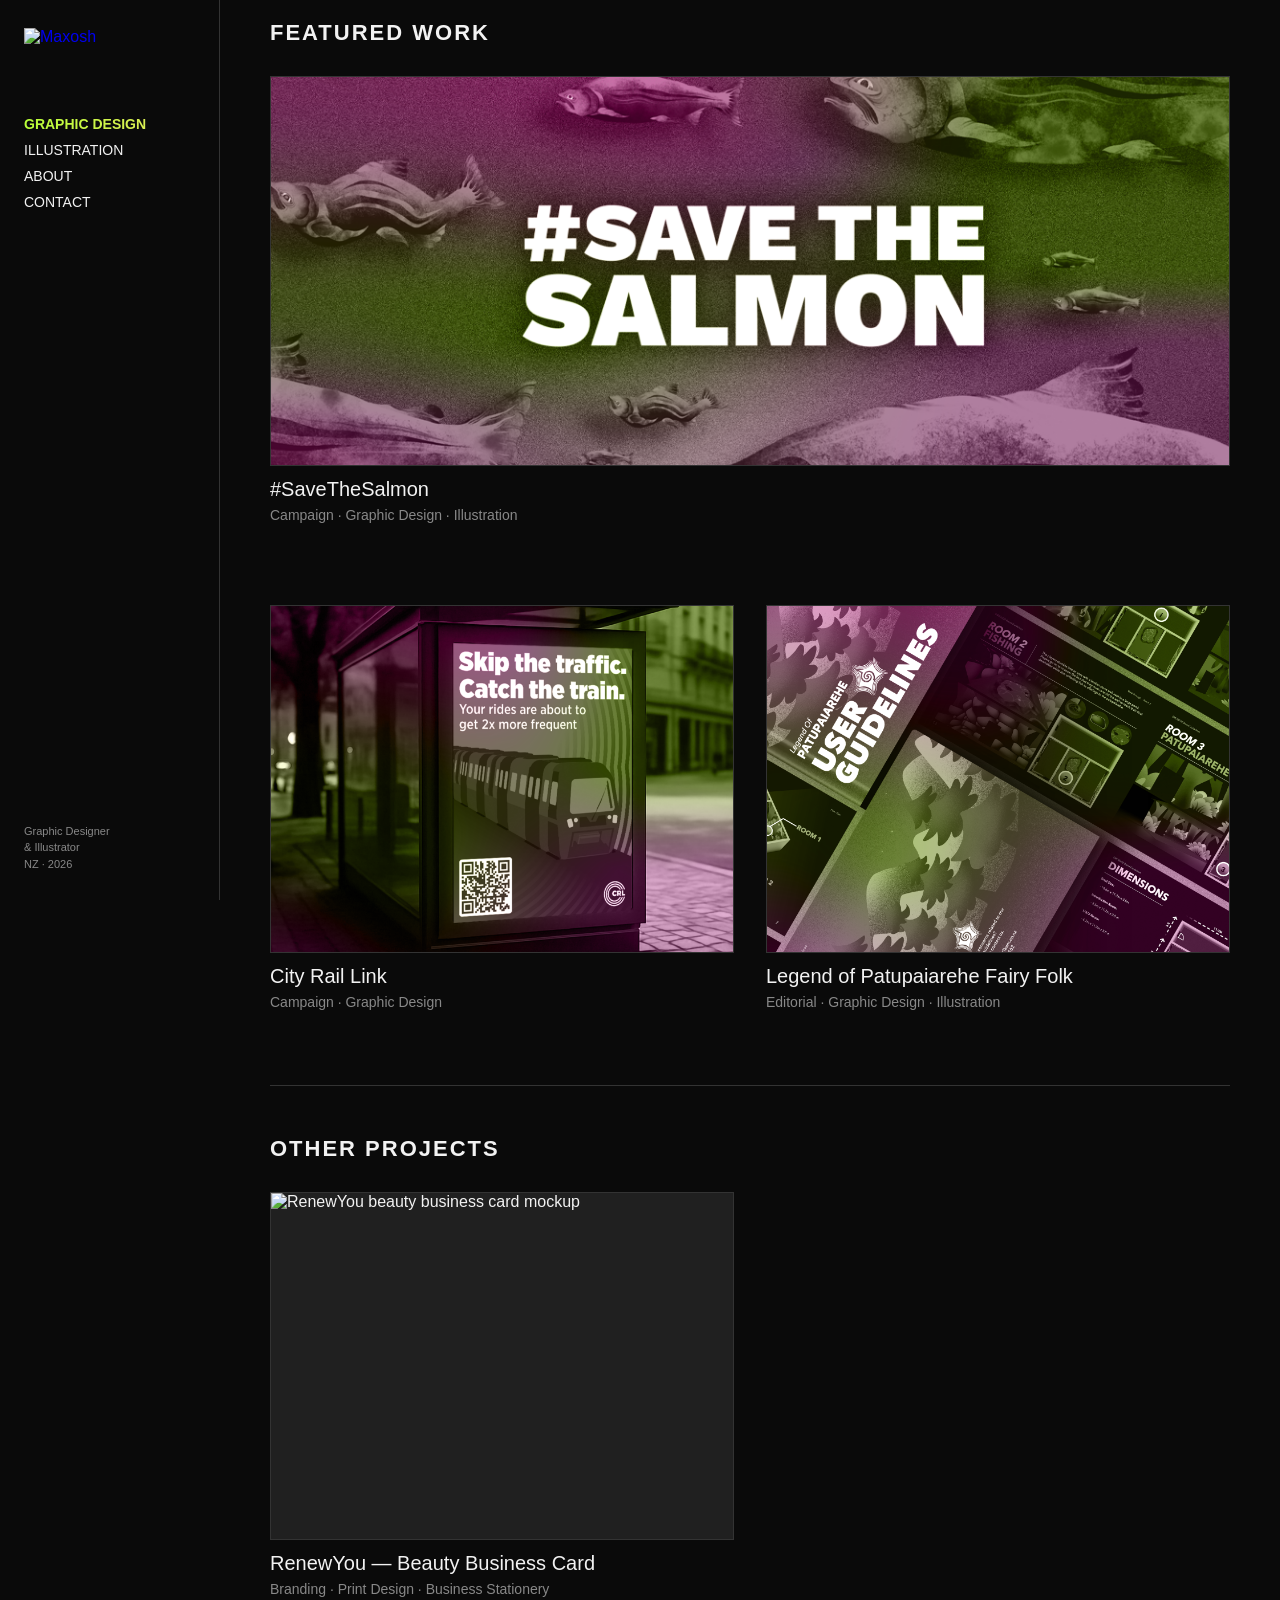
==== commit 62804653: "Final Edits Ready to upload" ====
--- a/index.html
+++ b/index.html
@@ -67,6 +67,10 @@
      
 
 
+       <!-- FEATURED WORK -->
+
+            <h1 class="section-heading">Featured Work</h1>
+
             <!-- PROJECT GRID -->
 
             <div class="work-grid">
@@ -161,7 +165,44 @@
                 </a>
 
 
-            </div>
+                       </div>
+
+
+            <!-- ADDITIONAL DESIGN WORK -->
+
+            <section class="additional-work">
+
+<h2 class="section-heading">Other Projects</h2>
+
+
+                <div class="work-grid">
+
+                    <!-- RENEWYOU BUSINESS CARD -->
+
+                    <a href="renewyou.html" class="project">
+
+                        <div class="project-image">
+
+                            <img
+                                src="images/Outer mock up bussiness card.png"
+                                alt="RenewYou beauty business card mockup"
+                            >
+
+                        </div>
+
+                        <div class="project-info">
+
+                            <h2>RenewYou — Beauty Business Card</h2>
+
+                            <p>Branding · Print Design · Business Stationery</p>
+
+                        </div>
+
+                    </a>
+
+                </div>
+
+            </section>
 
 
         </section>
--- a/css/style.css
+++ b/css/style.css
@@ -61,7 +61,7 @@
 /* LOGO */
 .logo {
     display: block;
-    width: 130px
+    width: 130px;
     text-decoration: none;
 }
 
@@ -82,7 +82,7 @@
 }
 
 .navigation a:nth-child(3) {
-    margin-top: 20px;
+    margin-top: 0;
 }
 
 
@@ -304,22 +304,14 @@
 
 
 .project-info h2 {
-
-    font-size: 17px;
-
+    font-size: 20px;
     font-weight: 500;
-
-    margin-bottom: 5px;
-
-}
-
+    margin-bottom: 6px;
+}
 
 .project-info p {
-
-    color: #777;
-
-    font-size: 12px;
-
+    color: #888;
+    font-size: 14px;
 }
 
 
@@ -419,25 +411,62 @@
     }
 
 
+/* More space above project navigation on mobile */
+.project-navigation {
+    padding-top: 60px !important;
+}
+
 
     /* NAVIGATION */
 
-    .navigation {
-
-        margin: 0 0 0 auto;
-
-        flex-direction: row;
-
-        gap: 14px;
-
-    }
-
-
-    .navigation a {
-
-        font-size: 10px;
-
-    }
+
+
+
+
+
+.navigation {
+    display: grid;
+    grid-template-columns: max-content max-content;
+    grid-template-rows: auto auto;
+    column-gap: 12px;
+    row-gap: 0;
+    margin: 0 0 0 auto;
+    align-items: center;
+    justify-content: end;
+}
+
+.navigation a {
+    display: flex;
+    align-items: center;
+    justify-content: flex-start;
+    min-height: 44px;
+    padding: 0 4px;
+    font-size: 10px;
+    white-space: nowrap;
+}
+s
+
+
+.navigation a:nth-child(1) {
+    grid-column: 1;
+    grid-row: 1;
+}
+
+.navigation a:nth-child(2) {
+    grid-column: 2;
+    grid-row: 1;
+}
+
+.navigation a:nth-child(3) {
+    grid-column: 1;
+    grid-row: 2;
+}
+
+.navigation a:nth-child(4) {
+    grid-column: 2;
+    grid-row: 2;
+}
+
 
 
 
@@ -453,16 +482,12 @@
 
     /* CONTENT */
 
-    .content {
-
-        margin-left: 0;
-
-        width: 100%;
-
-        padding: 18px;
-
-    }
-
+.content {
+    margin-left: 0;
+    width: 100%;
+    padding: 24px 30px;
+    box-sizing: border-box;
+}
 
 
     /* PROJECT GRID */
@@ -512,6 +537,8 @@
         margin-bottom: 25px;
 
     }
+
+
 
 }
 
@@ -631,8 +658,8 @@
 @media (max-width: 500px) {
 
     .content {
-        padding-right: 20px;
-        padding-left: 20px;
+  padding-right: 20px;
+padding-left: 20px;
     }
 
     .work-grid {
@@ -642,6 +669,10 @@
     .illustration-grid {
         grid-template-columns: 1fr;
     }
+
+    .logo img {
+    transform: translateX(-5px);
+}
 
 }
 
@@ -758,7 +789,11 @@
     padding: 22px 0;
     border-bottom: 1px solid #444;
     font-size: 20px;
-}
+
+    opacity: 0.82;
+}
+
+
 
 
 /* --------------------------------
@@ -796,13 +831,24 @@
         gap: 10px;
     }
 
-    .capabilities-grid {
-        grid-template-columns: 1fr;
-    }
+.capabilities-grid {
+    grid-template-columns: repeat(2, minmax(0, 1fr));
+    column-gap: 20px;
+}
 
     .capabilities-grid div {
         font-size: 18px;
-    }
+    
+    }
+
+/* Tighten project spacing on mobile only */
+.work-grid {
+    row-gap: 40px;
+}
+
+.work-grid > .project-featured {
+    margin-bottom: 0;
+}
 
 }
 
@@ -913,7 +959,7 @@
    ========================================================= */
 
 .project-page {
-    padding-top: 20px;
+    padding-top: 0;
 }
 
 
@@ -921,7 +967,7 @@
 
 .project-page-hero {
     width: 100%;
-    margin-bottom: 75px;
+    margin-bottom: 45px;
 }
 
 .project-page-hero img {
@@ -934,7 +980,7 @@
 /* INTRO */
 
 .project-page-intro {
-    padding-bottom: 75px;
+    padding-bottom: 50px;
     border-bottom: 1px solid #333;
 }
 
@@ -1060,22 +1106,60 @@
 @media (max-width: 700px) {
 
     .project-page {
-        padding-top: 15px;
-    }
-
-    .project-page-hero {
-        margin-bottom: 45px;
-    }
+        padding-top: 50px;
+    }
+
+.project-page > .all-projects:first-child {
+    margin-bottom: 75px;
+}
+
+.project-page > .project-page-hero {
+    margin-top: 20px;
+    margin-bottom: 35px;
+}
+
+/* More space below the header on the illustration page — mobile only */
+body:has(.illustration-feature) .illustration-feature {
+    margin-top: 10px;
+        margin-bottom: -10px;
+}
+
+    
+    /* MOBILE PROJECT CATEGORY AND YEAR */
+.project-meta-row {
+    align-items: flex-start;
+    gap: 10px;
+    margin-bottom: 20px;
+}
+
+.project-meta-row .project-year {
+    align-self: flex-start;
+    margin-top: 0;
+}
+
+    .project-meta-row .section-title {
+        font-size: 12px;
+        line-height: 1.4;
+        max-width: 75%;
+    }
+
+    .project-meta-row .project-year {
+        font-size: 13px !important;
+        white-space: nowrap;
+        margin: 0;
+    }
+
 
     .project-page-intro {
         padding-bottom: 45px;
     }
 
-    .project-page-intro h1 {
-        font-size: clamp(55px, 14vw, 90px);
-        letter-spacing: -3px;
-    }
-
+.project-page-intro h1 {
+    font-size: clamp(40px, 8vw, 48px);
+    line-height: 1;
+    letter-spacing: -1.5px;
+    overflow-wrap: anywhere;
+}
     .project-page-lead {
         font-size: 16px;
     }
@@ -1107,6 +1191,8 @@
         grid-column: auto;
     }
 
+
+    
 }
 
 /* =========================================================
@@ -1187,3 +1273,630 @@
     height: auto;
     display: block;
 }
+
+
+/* PROJECT NAVIGATION */
+
+
+.all-projects {
+    display: inline-block;
+    padding: 10px 12px;
+    margin: -10px 0 15px -12px;
+    color: #aaa;
+    font-size: 11px;
+    font-weight: 600;
+    letter-spacing: 0.08em;
+    text-decoration: none;
+    border-radius: 3px;
+    transition: color 0.2s ease, background 0.2s ease;
+}
+
+
+.all-projects:hover {
+    color: #b8ff38;
+}
+
+.project-navigation {
+    display: flex;
+    justify-content: space-between;
+    gap: 30px;
+    margin-top: 80px;
+    padding-top: 25px;
+    border-top: 1px solid #333;
+}
+
+.project-navigation a {
+    display: flex;
+    flex-direction: column;
+    gap: 10px;
+    max-width: 48%;
+    color: #f2f2f2;
+    text-decoration: none;
+}
+
+.project-navigation span {
+    color: #888;
+    font-size: 10px;
+    letter-spacing: 0.08em;
+}
+
+.project-navigation strong {
+    font-size: 15px;
+    font-weight: 500;
+    transition: color 0.2s ease;
+}
+
+.project-navigation a:hover strong {
+    color: #b8ff38;
+}
+
+.next-project {
+    text-align: right;
+}
+
+.bottom-all-projects {
+    margin-top: 45px;
+}
+
+@media (max-width: 500px) {
+    .project-navigation {
+        gap: 15px;
+        margin-top: 50px;
+    }
+
+    .project-navigation strong {
+        font-size: 13px;
+    }
+}
+
+
+
+/* PROJECT NAVIGATION */
+
+.all-projects {
+    display: inline-block;
+    margin-bottom: 25px;
+    color: #999;
+    font-size: 11px;
+    font-weight: 600;
+    letter-spacing: 0.08em;
+    text-decoration: none;
+    transition: color 0.2s ease;
+}
+
+.all-projects:hover {
+    color: #b8ff38;
+}
+
+.project-navigation {
+    display: flex;
+    justify-content: space-between;
+    gap: 30px;
+    margin-top: 80px;
+    padding-top: 25px;
+    border-top: 1px solid #333;
+}
+
+.project-navigation a {
+    display: flex;
+    flex-direction: column;
+    gap: 10px;
+    max-width: 48%;
+    color: #f2f2f2;
+    text-decoration: none;
+}
+
+.project-navigation span {
+    color: #888;
+    font-size: 10px;
+    letter-spacing: 0.08em;
+}
+
+.project-navigation strong {
+    font-size: 15px;
+    font-weight: 500;
+    transition: color 0.2s ease;
+}
+
+.project-navigation a:hover strong {
+    color: #b8ff38;
+}
+
+.next-project {
+    text-align: right;
+}
+
+.bottom-all-projects {
+    margin-top: 30px;
+    margin-bottom: 0;
+}
+
+@media (max-width: 500px) {
+    .project-navigation {
+        gap: 15px;
+        margin-top: 50px;
+    }
+
+    .project-navigation strong {
+        font-size: 13px;
+    }
+}
+
+
+
+/* LARGER PROJECT NAVIGATION CLICK AREAS */
+
+.project-navigation a {
+    padding: 18px 12px;
+    margin: -18px -12px;
+    border-radius: 3px;
+}
+
+.project-navigation a:hover {
+    background: #111;
+}
+
+.project-navigation a:focus-visible {
+    outline: 1px solid #b8ff38;
+    outline-offset: 4px;
+}
+
+/* PROJECT PAGE TOP SPACING */
+
+.project-page > .all-projects {
+    margin-top: 15px;
+    margin-bottom: 20px;
+    margin-left: 0;
+}
+
+/* PROJECT BANNER SPACING */
+
+/* Desktop */
+.project-page > .project-page-hero {
+    margin-top: -75px;
+}
+
+/* Mobile */
+@media (max-width: 700px) {
+    .project-page > .project-page-hero {
+        margin-top: -20px;
+    }
+}
+/* PROJECT TITLE AND YEAR */
+
+.project-heading-row {
+    display: flex;
+    justify-content: space-between;
+    align-items: flex-start;
+    gap: 30px;
+}
+
+.project-year {
+    display: block;
+    margin-top: 10px;
+    margin-bottom: 20px;
+    color: #999;
+    font-size: 14px;
+    letter-spacing: 0.04em;
+}
+
+.project-year {
+    flex-shrink: 0;
+    margin-top: 15px;
+    color: #888;
+    font-size: 13px;
+    letter-spacing: 0.08em;
+}
+
+@media (max-width: 700px) {
+    .project-heading-row {
+        gap: 12px;
+    }
+
+
+}
+
+
+/* PROJECT CATEGORY AND YEAR ROW */
+
+.project-meta-row {
+    display: flex;
+    justify-content: space-between;
+    align-items: center;
+    gap: 20px;
+    margin-bottom: 20px;
+}
+
+.project-meta-row .section-title {
+    margin-bottom: 0;
+}
+
+.project-meta-row .project-year {
+    margin: 0;
+    flex-shrink: 0;
+}
+
+.all-projects {
+    position: relative;
+    z-index: 10;
+}
+
+
+/* PROJECT RETURN LINKS */
+
+.all-projects {
+    display: inline-block;
+    position: relative;
+    z-index: 10;
+    padding: 10px 0;
+    margin-bottom: 25px;
+    color: #b5b5b5;
+    font-size: 12px;
+    font-weight: 600;
+    letter-spacing: 0.08em;
+    text-decoration: none;
+    transition: color 0.2s ease;
+}
+
+.all-projects:hover {
+    color: #b8ff38;
+}
+
+/* BOTTOM PROJECT LINK */
+
+.bottom-all-projects {
+    margin-top: 30px;
+    margin-bottom: 0;
+    padding: 10px 0;
+}
+
+/* MOBILE */
+
+@media (max-width: 500px) {
+    .all-projects {
+        font-size: 13px;
+        padding: 12px 0;
+    }
+}
+
+
+/* PREVIOUS / NEXT PROJECT LINKS */
+
+.project-navigation {
+    gap: 30px;
+    padding-top: 30px;
+    margin-top: 80px;
+}
+
+.project-navigation span {
+    color: #aaa;
+    font-size: 11px;
+    letter-spacing: 0.08em;
+}
+
+.project-navigation strong {
+    font-size: 17px;
+    line-height: 1.4;
+}
+
+@media (max-width: 500px) {
+    .project-navigation {
+        margin-top: 50px;
+        padding-top: 24px;
+        gap: 18px;
+    }
+
+    .project-navigation strong {
+        font-size: 14px;
+    }
+}
+
+
+/* CLEARER PROJECT NAVIGATION LINKS */
+
+.all-projects {
+    display: inline-block;
+    padding: 12px 16px;
+    margin-left: -16px;
+    border: 1px solid #444;
+    border-radius: 3px;
+    color: #f2f2f2;
+    font-size: 12px;
+    font-weight: 600;
+    letter-spacing: 0.08em;
+    text-decoration: none;
+    transition: color 0.2s ease, border-color 0.2s ease,
+                background 0.2s ease;
+}
+
+.all-projects:hover {
+    color: #b8ff38;
+    border-color: #b8ff38;
+    background: #111;
+}
+
+.project-navigation span {
+    color: #b5b5b5;
+    font-size: 11px;
+}
+
+.project-navigation strong {
+    font-size: 18px;
+}
+
+.project-navigation a {
+    padding: 18px 16px;
+    border: 1px solid #444;
+    border-radius: 3px;
+    transition: border-color 0.2s ease, background 0.2s ease;
+}
+
+.project-navigation a:hover {
+    border-color: #b8ff38;
+    background: #111;
+}
+
+.bottom-all-projects {
+    margin-top: 24px;
+}
+
+@media (max-width: 500px) {
+    .all-projects {
+        font-size: 13px;
+        padding: 14px 16px;
+    }
+
+    .project-navigation strong {
+        font-size: 14px;
+    }
+}
+
+/* CLEANER BOTTOM PROJECT NAVIGATION */
+
+.project-navigation {
+    align-items: stretch;
+    margin-top: 65px;
+    padding-top: 25px;
+    gap: 20px;
+}
+
+.project-navigation a {
+    flex: 1;
+    max-width: 48%;
+    min-height: 85px;
+    justify-content: center;
+    padding: 16px;
+}
+
+.project-navigation .previous-project {
+    text-align: left;
+}
+
+.project-navigation .next-project {
+    text-align: right;
+}
+
+.bottom-all-projects {
+    margin-top: 18px;
+    margin-left: 0;
+}
+
+
+/* BOTTOM PROJECT NAVIGATION — FINAL LAYOUT */
+
+/* BOTTOM PROJECT NAVIGATION */
+
+/* BOTTOM PROJECT NAVIGATION — FINAL LAYOUT */
+
+.project-navigation {
+    display: flex;
+    justify-content: space-between;
+    align-items: stretch;
+    gap: 40px;
+    margin: 65px 12px 0;
+    padding-top: 75px;
+    border-top: 1px solid #333;
+}
+
+
+
+.project-navigation a {
+    box-sizing: border-box;
+    display: flex;
+    flex: 0 1 auto;
+    flex-direction: column;
+    justify-content: center;
+    gap: 8px;
+    width: fit-content;
+    max-width: 45%;
+    min-width: 220px;
+    min-height: 70px;
+    padding: 14px 16px;
+    border: 1px solid #444;
+    border-radius: 3px;
+    color: #f2f2f2;
+    text-decoration: none;
+    transition: border-color 0.2s ease, background 0.2s ease;
+}
+
+
+.project-navigation a:hover {
+    border-color: #b8ff38;
+    background: #111;
+}
+
+.project-navigation span {
+    color: #aaa;
+    font-size: 11px;
+    letter-spacing: 0.08em;
+}
+
+.project-navigation strong {
+    font-size: 16px;
+    font-weight: 500;
+    line-height: 1.4;
+    overflow-wrap: anywhere;
+    transition: color 0.2s ease;
+}
+
+.project-navigation a:hover strong {
+    color: #b8ff38;
+}
+
+.project-navigation .previous-project {
+    margin-right: auto;
+    text-align: left;
+}
+
+.project-navigation .next-project {
+    margin-left: auto;
+    text-align: right;
+}
+
+
+.bottom-all-projects {
+    margin-top: 45px;
+    margin-bottom: 0;
+}
+
+
+@media (max-width: 600px) {
+    .project-navigation {
+        gap: 12px;
+        margin-top: 45px;
+        padding-top: 25px;
+    }
+
+    .project-navigation a {
+        min-width: 0;
+        max-width: 48%;
+        padding: 12px;
+    }
+
+    .project-navigation strong {
+        font-size: 13px;
+    }
+
+    .project-navigation span {
+        font-size: 9px;
+    }
+
+}
+
+.bottom-all-projects {
+    margin-top: 35px !important;
+    display: inline-block;
+}
+
+/* SECTION HEADINGS */
+
+.section-heading {
+    font-size: 22px;
+    font-weight: 600;
+    text-transform: uppercase;
+    letter-spacing: 2px;
+    margin: 0 0 30px;
+}
+
+/* ADDITIONAL DESIGN WORK */
+
+.additional-work {
+    margin-top: 75px;
+    padding-top: 35px;
+    border-top: 1px solid #333;
+}
+
+.additional-work .work-grid {
+    margin-top: 0;
+}
+
+/* RENEWYOU TOP SPACING */
+
+.project-page > .all-projects:first-child {
+    display: inline-block;
+    position: static;
+    margin-bottom: 25px;
+}
+
+.renewyou-hero {
+    margin-top: 0;
+}
+
+/* RENEWYOU FULL-WIDTH MOCKUPS */
+
+.renewyou-image-grid {
+    display: flex;
+    flex-direction: column;
+    gap: 35px;
+    margin-top: 60px;
+}
+
+.renewyou-image-grid img {
+    display: block;
+    width: 100%;
+    height: auto;
+    object-fit: contain;
+}
+
+.renewyou-image-grid img:first-child {
+    grid-column: auto;
+}
+
+/* PROJECT YEAR */
+
+.project-year {
+    font-size: 16px !important;
+    letter-spacing: 1px;
+    color: #999;
+}
+
+/* RENEWYOU — CLICKABLE TOP PROJECTS BUTTON */
+
+.project-page > .all-projects:first-child {
+    position: relative;
+    z-index: 10;
+    display: inline-block;
+    margin-bottom: 25px;
+    pointer-events: auto;
+}
+
+/* CRL POST IMAGES — MOBILE ONLY */
+@media (max-width: 700px) {
+    .three-image-grid {
+        grid-template-columns: 1fr;
+        gap: 18px;
+    }
+}
+
+/* BOTTOM PROJECT BUTTONS — MOBILE ONLY */
+@media (max-width: 600px) {
+    .project-navigation {
+        display: grid;
+        grid-template-columns: repeat(2, minmax(0, 1fr));
+        gap: 12px;
+    }
+
+    .project-navigation a {
+        width: 100%;
+        max-width: none;
+        min-width: 0;
+        min-height: 80px;
+        padding: 12px 8px;
+        box-sizing: border-box;
+    }
+
+    .project-navigation strong {
+        font-size: 12px;
+        line-height: 1.35;
+        overflow-wrap: break-word;
+    }
+
+    .project-navigation span {
+        font-size: 9px;
+    }
+}
+
+/* OTHER PROJECTS SECTION SPACING */
+.additional-work {
+    padding-top: 50px;
+}
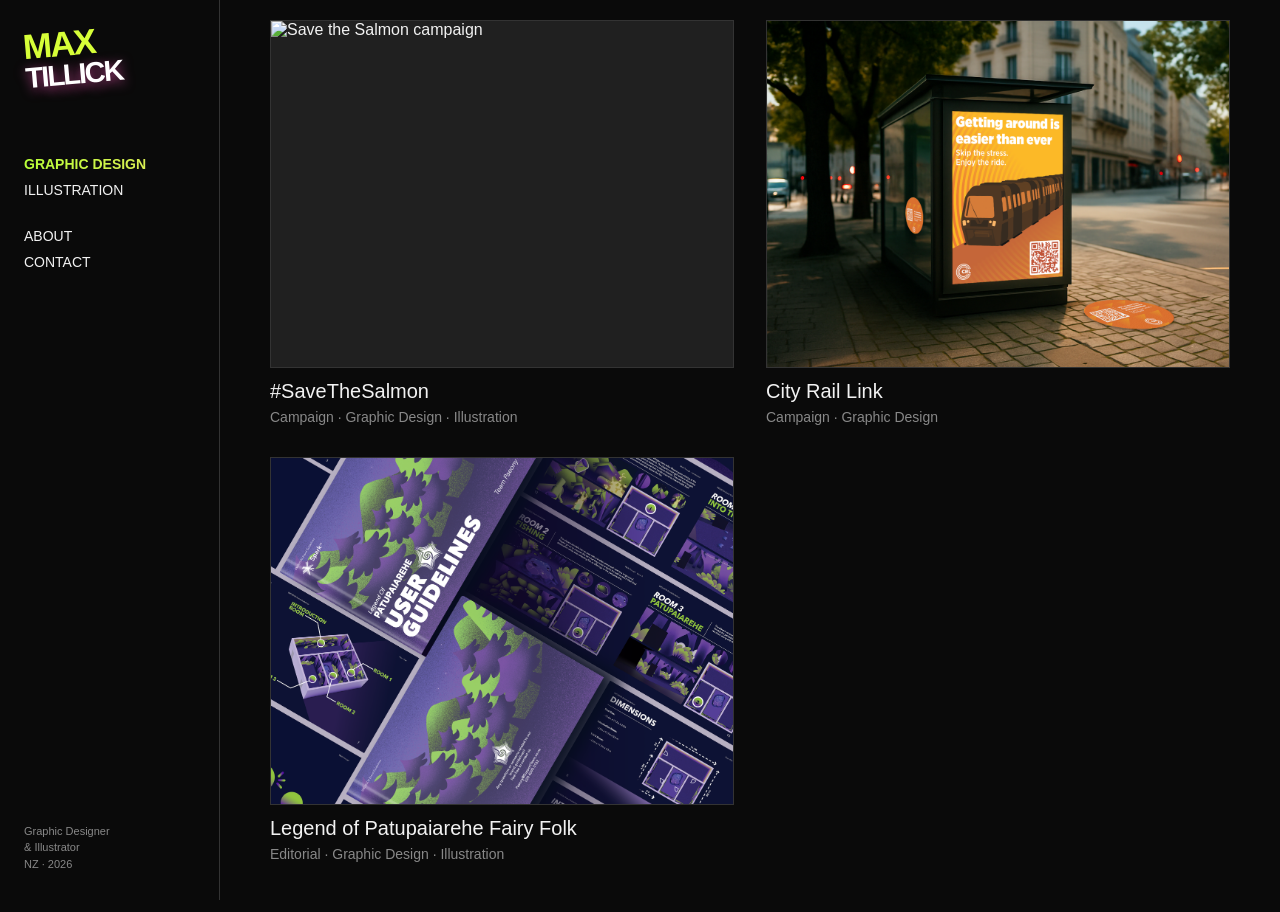
==== commit bf7343a5: "Jonathan Update 1" ====
--- a/index.html
+++ b/index.html
@@ -1,3 +1,4 @@
+
 <!DOCTYPE html>
 <html lang="en">
 
@@ -5,25 +6,25 @@
     <meta charset="UTF-8">
     <meta name="viewport" content="width=device-width, initial-scale=1.0">
 
-    <title>MAXOSH — Graphic Design</title>
+    <title>Max Tillick — Graphic Design</title>
 
     <link rel="stylesheet" href="css/style.css">
 </head>
-
 
 <body>
 
     <main class="site">
 
-<!-- SIDEBAR -->
+        <!-- SIDEBAR -->
 
-<aside class="sidebar">
+        <aside class="sidebar">
 
-    <a href="index.html" class="logo">
-        <img src="images/brand-mark.png" alt="Maxosh">
-    </a>
+            <a href="index.html" class="logo logo-wordmark" aria-label="Max Tillick home">
+    <span>MAX</span>
+    <span>TILLICK</span>
+</a>
 
-    <nav class="navigation">
+            <nav class="navigation">
 
                 <a href="index.html" class="active" aria-current="page">
                     Graphic Design
@@ -42,7 +43,6 @@
                 </a>
 
             </nav>
-
 
             <div class="sidebar-footer">
 
@@ -64,31 +64,25 @@
 
         <section class="content">
 
-     
+            <!-- PROJECTS -->
 
-
-       <!-- FEATURED WORK -->
-
-            <h1 class="section-heading">Featured Work</h1>
-
-            <!-- PROJECT GRID -->
+      
 
             <div class="work-grid">
 
 
                 <!-- SAVE THE SALMON -->
 
-                <a href="save-the-salmon.html" class="project project-featured">
+                <a href="save-the-salmon.html" class="project">
 
                     <div class="project-image">
 
                         <img
                             src="images/save-the-salmon-wide.png"
-                            alt="#Save The Salmon campaign"
+                            alt="Save the Salmon campaign"
                         >
 
                     </div>
-
 
                     <div class="project-info">
 
@@ -105,10 +99,9 @@
                 </a>
 
 
-
                 <!-- CITY RAIL LINK -->
 
-               <a href="city-rail-link.html" class="project">
+                <a href="city-rail-link.html" class="project">
 
                     <div class="project-image">
 
@@ -118,7 +111,6 @@
                         >
 
                     </div>
-
 
                     <div class="project-info">
 
@@ -135,7 +127,6 @@
                 </a>
 
 
-
                 <!-- PATUPAIAREHE -->
 
                 <a href="patupaiarehe.html" class="project">
@@ -148,7 +139,6 @@
                         >
 
                     </div>
-
 
                     <div class="project-info">
 
@@ -165,51 +155,12 @@
                 </a>
 
 
-                       </div>
-
-
-            <!-- ADDITIONAL DESIGN WORK -->
-
-            <section class="additional-work">
-
-<h2 class="section-heading">Other Projects</h2>
-
-
-                <div class="work-grid">
-
-                    <!-- RENEWYOU BUSINESS CARD -->
-
-                    <a href="renewyou.html" class="project">
-
-                        <div class="project-image">
-
-                            <img
-                                src="images/Outer mock up bussiness card.png"
-                                alt="RenewYou beauty business card mockup"
-                            >
-
-                        </div>
-
-                        <div class="project-info">
-
-                            <h2>RenewYou — Beauty Business Card</h2>
-
-                            <p>Branding · Print Design · Business Stationery</p>
-
-                        </div>
-
-                    </a>
-
-                </div>
-
-            </section>
-
+            </div>
 
         </section>
 
     </main>
 
-
 </body>
 
-</html>+</html>
--- a/css/style.css
+++ b/css/style.css
@@ -1898,5 +1898,39 @@
 
 /* OTHER PROJECTS SECTION SPACING */
 .additional-work {
-    padding-top: 50px;
-}
+    padding-top: 70px;
+}
+
+/* MAX TILLICK PERSONAL WORDMARK */
+
+.logo-wordmark {
+    display: flex;
+    flex-direction: column;
+align-items: flex-start;
+    width: fit-content;
+    text-decoration: none;
+    line-height: 0.85;
+    gap: 4px;
+    font-family: Arial, Helvetica, sans-serif;
+    font-weight: 900;
+    letter-spacing: -2px;
+    transform: rotate(-5deg);
+}
+
+.logo-wordmark span:first-child {
+    color: #d7ff38;
+    font-size: 35px;
+}
+
+.logo-wordmark span:last-child {
+    color: #ffffff;
+    font-size: 29px;
+    text-shadow: 0 3px 12px rgba(255, 90, 190, 0.65);
+}
+/* DESKTOP NAVIGATION GROUP SPACING */
+
+@media (min-width: 701px) {
+    .navigation a:nth-child(3) {
+        margin-top: 20px;
+    }
+}
